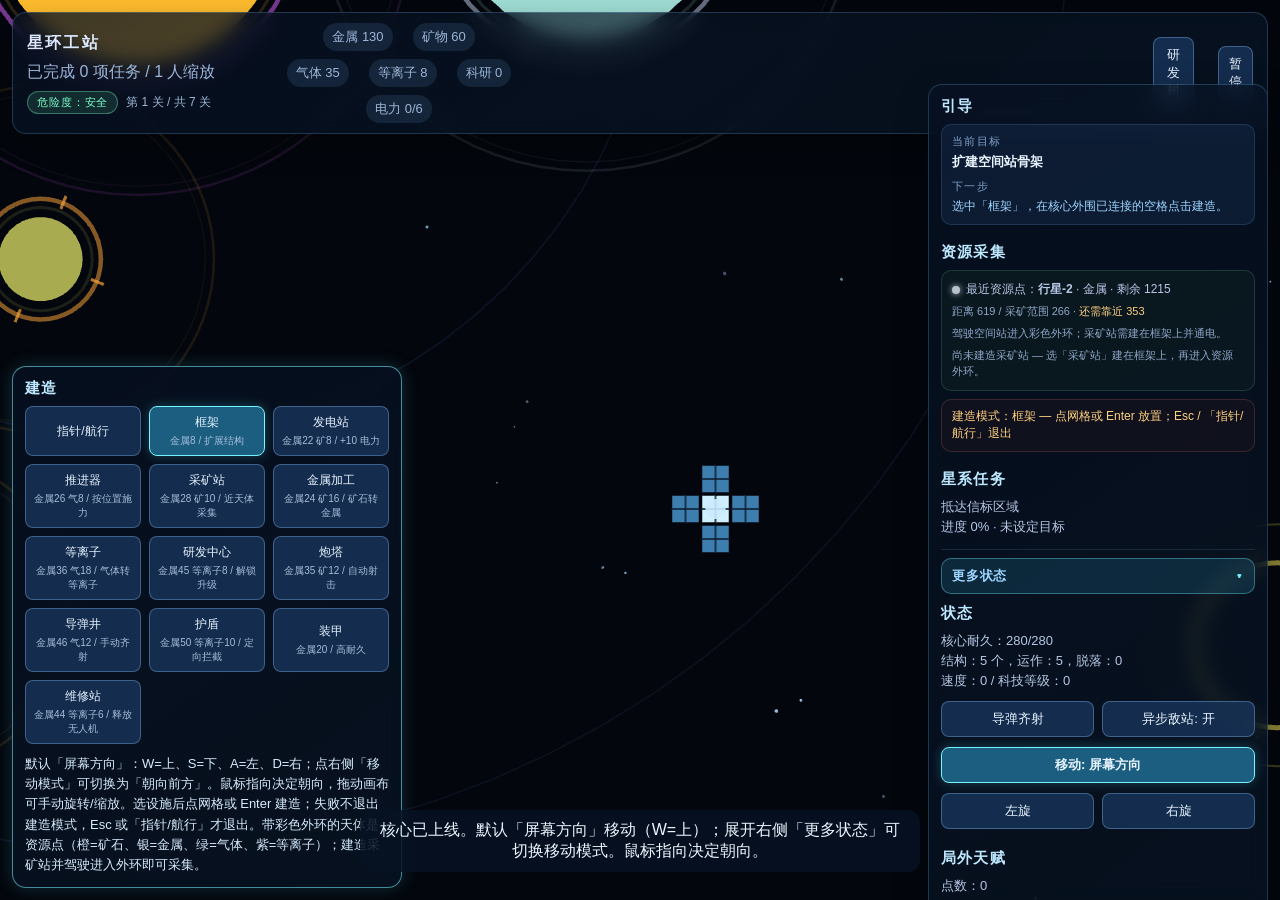
==== Game/index.html @ 0a317465 "v0.7.0 T3+T4 输入扩展 + HUD 装填指示器 Co-authored-by: Cursor <cursoragent@cursor.com>" ====
<!doctype html>
<html lang="zh-CN">
<head>
  <meta charset="utf-8">
  <meta name="viewport" content="width=device-width, initial-scale=1.0, maximum-scale=1.0, user-scalable=no">
  <title>星环工站 - WebGL Prototype</title>
  <link rel="icon" href="data:,">
  <link rel="stylesheet" href="style.css">
</head>
<body>
  <canvas id="game"></canvas>

  <div id="hud">
    <section class="panel topbar">
      <div class="run-header">
        <strong>星环工站</strong>
        <span id="runInfo">准备中</span>
        <span id="runDanger" class="run-pill danger-safe">危险度：安全</span>
        <span id="runProgress" class="run-progress">第 1 关 / 共 7 关</span>
      </div>
      <div id="resources"></div>
      <div id="weaponsRow" class="weapons-row"></div>
      <button id="pauseBtn" type="button">暂停</button>
    </section>

    <section class="panel build-panel">
      <h2>建造</h2>
      <div id="buildButtons" class="button-grid"></div>
      <div class="hint">
        默认「屏幕方向」：W=上、S=下、A=左、D=右；点右侧「移动模式」可切换为「朝向前方」。鼠标指向决定朝向，拖动画布可手动旋转/缩放。选设施后点网格或 Enter 建造；失败不退出建造模式，Esc 或「指针/航行」才退出。带彩色外环的天体是资源点（橙=矿石、银=金属、绿=气体、紫=等离子）；建造采矿站并驾驶进入外环即可采集。
      </div>
    </section>

    <section class="panel status-panel">
      <h2>引导</h2>
      <div id="guideBox" class="guide-box">
        <div class="guide-row"><span class="guide-label">当前目标</span><span id="currentGoal" class="guide-goal">加载中…</span></div>
        <div class="guide-row"><span class="guide-label">下一步</span><span id="nextStep" class="guide-next">加载中…</span></div>
      </div>
      <h2>资源采集</h2>
      <div id="resourceGuide" class="resource-guide" aria-live="polite"></div>
      <div id="statusAlerts" class="status-alerts" aria-live="polite"></div>
      <h2>星系任务</h2>
      <div id="objective"></div>
      <div id="objectiveChoicePanel" class="objective-choice-panel hidden" aria-live="polite">
        <div id="objectiveChoiceAwaiting">
          <p class="objective-choice-title">星系任务已完成</p>
          <p class="objective-choice-hint">请选择下一步行动</p>
          <div class="objective-choice-actions row">
            <button id="objectiveJumpBtn" type="button">跃迁下一星系</button>
            <button id="objectiveStayBtn" type="button">暂时停留</button>
          </div>
        </div>
        <div id="objectiveDeferredActions" class="objective-deferred-actions hidden">
          <p class="objective-choice-hint good">任务已完成，可随时跃迁</p>
          <button id="objectiveJumpDeferredBtn" type="button">跃迁下一星系</button>
        </div>
      </div>
      <div id="runSettlementPanel" class="objective-choice-panel run-settlement-panel hidden" aria-live="polite">
        <p class="objective-choice-title">本局结算</p>
        <p class="objective-choice-hint">守护者已击毁，是否开始新局？</p>
        <div id="runSettlementStats" class="run-settlement-stats"></div>
        <div class="objective-choice-actions row">
          <button id="summaryRestartBtn" type="button">开始新局</button>
          <button id="summaryStayBtn" type="button">留在终结星系自由游玩</button>
        </div>
      </div>

      <details id="moreStatusPanel" class="more-status">
        <summary class="more-status-summary">更多状态</summary>
        <div class="more-status-body">
          <h2>状态</h2>
          <div id="stationStatus">
            <div id="stationData"></div>
            <div id="selectedCellPanel" class="selected-panel hidden">
              <div id="selectedCellInfo"></div>
              <div class="row">
                <button id="toggleSelectedBtn" type="button">开关设施</button>
                <button id="prioritySelectedBtn" type="button">优先级+10</button>
              </div>
            </div>
          </div>
          <div class="row">
            <button id="missileBtn" type="button">导弹齐射</button>
            <button id="toggleAsyncBtn" type="button">异步敌站: 开</button>
          </div>
          <div class="row">
            <button id="toggleControlModeBtn" type="button" data-mode="screen">移动: 屏幕方向</button>
          </div>
          <div class="row">
            <button id="rotateLeftBtn" type="button">左旋</button>
            <button id="rotateRightBtn" type="button">右旋</button>
          </div>
          <div class="row">
            <button id="quickRestartBtn" class="hidden danger-restart-btn" type="button">再次开始新局</button>
          </div>
          <h2>局外天赋</h2>
          <div id="meta">
            <div id="metaStats"></div>
            <div class="meta-actions">
              <button id="talentMiningBtn" type="button">采集升级 1点</button>
              <button id="talentHullBtn" type="button">结构升级 1点</button>
              <button id="talentWeaponsBtn" type="button">武器升级 1点</button>
              <button id="unlockCoreBtn" type="button">改造: 高效核心 3点</button>
              <button id="unlockWeaponFrameBtn" type="button">解锁: 武器框架 3点</button>
              <button id="playersBtn" type="button">联机人数缩放</button>
            </div>
          </div>
        </div>
      </details>
    </section>

    <section id="toast" class="toast"></section>
  </div>

  <script src="game.js"></script>
</body>
</html>
---- Game/style.css ----
* {
  box-sizing: border-box;
}

html,
body {
  height: 100%;
  margin: 0;
  overflow: hidden;
  background: #050812;
  color: #dce8ff;
  font-family: "Segoe UI", "Microsoft YaHei", Arial, sans-serif;
}

button {
  border: 1px solid rgba(143, 201, 255, 0.35);
  border-radius: 8px;
  background: rgba(26, 55, 94, 0.76);
  color: #e8f4ff;
  padding: 8px 10px;
  cursor: pointer;
  transition: 120ms ease;
}

button:hover,
button.active {
  border-color: #75f5ff;
  background: rgba(32, 108, 145, 0.86);
  box-shadow: 0 0 12px rgba(91, 224, 255, 0.25);
}

button:disabled {
  cursor: not-allowed;
  opacity: 0.48;
}

#game {
  position: fixed;
  inset: 0;
  width: 100vw;
  height: 100vh;
  display: block;
  touch-action: none;
}

#hud {
  position: fixed;
  inset: 0;
  pointer-events: none;
}

.panel {
  pointer-events: auto;
  position: absolute;
  border: 1px solid rgba(118, 194, 255, 0.22);
  border-radius: 14px;
  background: linear-gradient(145deg, rgba(7, 17, 34, 0.78), rgba(10, 28, 48, 0.52));
  box-shadow: 0 10px 32px rgba(0, 0, 0, 0.26);
  backdrop-filter: blur(10px);
}

.topbar {
  top: 12px;
  left: 12px;
  right: 12px;
  min-height: 58px;
  display: flex;
  align-items: center;
  justify-content: space-between;
  gap: 16px;
  padding: 10px 14px;
}

.topbar strong {
  letter-spacing: 0.14em;
}

.topbar span {
  margin-left: 12px;
  color: #9db6d8;
}

.run-header {
  display: flex;
  align-items: center;
  flex-wrap: wrap;
  gap: 8px;
}

.run-header #runInfo {
  margin-left: 0;
}

.run-pill {
  margin-left: 0 !important;
  display: inline-flex;
  align-items: center;
  padding: 3px 9px;
  border-radius: 999px;
  border: 1px solid transparent;
  font-size: 11px;
  letter-spacing: 0.08em;
}

.run-progress {
  margin-left: 0 !important;
  color: #b6d8ff;
  font-size: 12px;
}

.danger-safe {
  color: #7effca !important;
  border-color: rgba(126, 255, 202, 0.35);
  background: rgba(58, 133, 106, 0.25);
}

.danger-alert {
  color: #ffe598 !important;
  border-color: rgba(255, 229, 152, 0.35);
  background: rgba(131, 111, 52, 0.24);
}

.danger-high {
  color: #ffbc8f !important;
  border-color: rgba(255, 188, 143, 0.35);
  background: rgba(136, 72, 44, 0.25);
}

.danger-deadly {
  color: #ff8f8f !important;
  border-color: rgba(255, 143, 143, 0.35);
  background: rgba(123, 41, 41, 0.25);
}

.danger-endgame {
  color: #ff84cb !important;
  border-color: rgba(255, 132, 203, 0.35);
  background: rgba(93, 35, 78, 0.28);
}

#resources {
  display: flex;
  flex-wrap: wrap;
  justify-content: center;
  gap: 8px;
  font-size: 13px;
}

#resources span {
  border-radius: 999px;
  background: rgba(125, 185, 255, 0.12);
  padding: 5px 9px;
}

.weapons-row {
  flex-basis: 100%;
  font-size: 12px;
  color: #ccd;
  letter-spacing: 1px;
  pointer-events: none;
}

.weapons-row .hint {
  color: #888;
  font-size: 11px;
  margin-left: 8px;
}

.weapons-row .salvo-current {
  color: #5cf;
  font-weight: bold;
}

.weapons-row .losblocked {
  color: #f80;
}

.reload-bar-container {
  position: relative;
  width: 100%;
  height: 14px;
  background: rgba(0, 0, 0, 0.4);
  border-radius: 2px;
  margin-top: 6px;
  overflow: hidden;
}

.reload-bar {
  height: 100%;
  transition: width 0.1s linear, background-color 0.2s;
}

.reload-bar.reload-low { background: #660000; }
.reload-bar.reload-mid { background: #ddaa33; }
.reload-bar.reload-high { background: #33cc33; }

.reload-bar.reload-ready {
  background: #5588ff;
  animation: reloadPulse 0.8s ease-in-out infinite alternate;
}

@keyframes reloadPulse {
  from { opacity: 0.7; }
  to { opacity: 1.0; }
}

.reload-label {
  position: absolute;
  left: 6px;
  top: 0;
  height: 100%;
  display: flex;
  align-items: center;
  font-size: 10px;
  color: white;
  text-shadow: 0 0 2px black;
}

.build-panel {
  left: 12px;
  bottom: 12px;
  width: min(390px, calc(100vw - 24px));
  padding: 12px;
}

.status-panel {
  top: 84px;
  right: 12px;
  width: min(340px, calc(100vw - 24px));
  padding: 12px;
  display: flex;
  flex-direction: column;
  gap: 0;
}

.status-panel > h2:not(:first-child) {
  margin-top: 10px;
}

.status-panel > #objective {
  margin-bottom: 2px;
}

.objective-choice-panel {
  margin: 8px 0 4px;
  padding: 10px 12px;
  border-radius: 10px;
  background: rgba(42, 88, 140, 0.28);
  border: 1px solid rgba(117, 245, 255, 0.35);
  box-shadow: 0 0 16px rgba(91, 224, 255, 0.12);
}

.objective-choice-title {
  margin: 0 0 4px;
  color: #eaf4ff;
  font-size: 13px;
  font-weight: 600;
}

.objective-choice-hint {
  margin: 0 0 8px;
  color: #9ed4ff;
  font-size: 12px;
  line-height: 1.45;
}

.objective-choice-actions button,
.objective-deferred-actions button {
  flex: 1 1 0;
  min-height: 38px;
  font-size: 12px;
}

#objectiveJumpBtn,
#objectiveJumpDeferredBtn {
  border-color: rgba(117, 245, 255, 0.55);
  background: rgba(32, 108, 145, 0.92);
}

#objectiveStayBtn {
  border-color: rgba(143, 201, 255, 0.28);
  background: rgba(20, 42, 72, 0.82);
}

.objective-deferred-actions {
  display: flex;
  flex-direction: column;
  gap: 8px;
}

.run-settlement-panel {
  border-color: rgba(255, 138, 128, 0.45);
  background: rgba(76, 22, 30, 0.38);
  box-shadow: 0 0 22px rgba(255, 96, 96, 0.14);
}

.run-settlement-stats {
  display: flex;
  flex-direction: column;
  gap: 4px;
  font-size: 12px;
  color: #ffd5cd;
  margin: 8px 0 10px;
}

#summaryRestartBtn,
.danger-restart-btn {
  border-color: rgba(255, 118, 118, 0.55);
  background: rgba(143, 45, 45, 0.88);
}

#summaryStayBtn {
  border-color: rgba(255, 183, 138, 0.4);
  background: rgba(96, 56, 35, 0.82);
}

.objective-deferred-actions.hidden {
  display: none;
}

.more-status {
  margin-top: 10px;
  border-top: 1px solid rgba(118, 194, 255, 0.14);
  padding-top: 8px;
}

.more-status-summary {
  cursor: pointer;
  list-style: none;
  display: flex;
  align-items: center;
  justify-content: space-between;
  gap: 8px;
  padding: 8px 10px;
  border-radius: 10px;
  background: rgba(48, 92, 150, 0.14);
  border: 1px solid rgba(118, 194, 255, 0.18);
  color: #9ed4ff;
  font-size: 13px;
  font-weight: 600;
  letter-spacing: 0.06em;
  user-select: none;
}

.more-status-summary::-webkit-details-marker {
  display: none;
}

.more-status-summary::marker {
  content: "";
}

.more-status-summary::after {
  content: "▸";
  flex-shrink: 0;
  color: #75f5ff;
  transition: transform 120ms ease;
}

.more-status[open] .more-status-summary {
  border-color: rgba(117, 245, 255, 0.35);
  background: rgba(32, 108, 145, 0.28);
}

.more-status[open] .more-status-summary::after {
  transform: rotate(90deg);
}

.more-status-body {
  padding-top: 6px;
}

.more-status-body > h2:first-child {
  margin-top: 4px;
}

h2 {
  margin: 0 0 8px;
  color: #bde8ff;
  font-size: 15px;
  font-weight: 600;
  letter-spacing: 0.08em;
}

.button-grid {
  display: grid;
  grid-template-columns: repeat(3, minmax(0, 1fr));
  gap: 8px;
}

.build-button {
  min-height: 48px;
  padding: 7px 6px;
  font-size: 12px;
}

.build-button small {
  display: block;
  margin-top: 3px;
  color: #a7bdd9;
  font-size: 10px;
}

.hint,
#stationStatus,
#objective,
#meta,
.guide-box,
.status-alerts,
.resource-guide {
  color: #b7c8e6;
  font-size: 13px;
  line-height: 1.55;
}

.guide-box {
  margin-bottom: 8px;
  padding: 8px 10px;
  border-radius: 10px;
  background: rgba(48, 92, 150, 0.18);
  border: 1px solid rgba(118, 194, 255, 0.16);
}

.guide-row {
  display: flex;
  flex-direction: column;
  gap: 2px;
  margin-bottom: 6px;
}

.guide-row:last-child {
  margin-bottom: 0;
}

.guide-label {
  font-size: 11px;
  letter-spacing: 0.12em;
  color: #7fa3cc;
  text-transform: uppercase;
}

.guide-goal {
  color: #eaf4ff;
  font-weight: 600;
}

.guide-next {
  color: #9ed4ff;
  font-size: 12px;
}

.resource-guide {
  margin-bottom: 8px;
  padding: 8px 10px;
  border-radius: 10px;
  background: rgba(28, 58, 42, 0.22);
  border: 1px solid rgba(117, 245, 180, 0.16);
}

.resource-line {
  font-size: 12px;
  line-height: 1.45;
  padding: 2px 0;
}

.resource-line + .resource-line {
  margin-top: 2px;
}

.resource-line.resource-meta {
  color: #8fa8c8;
  font-size: 11px;
}

.resource-line.resource-active {
  color: #8dffd2;
  font-weight: 600;
}

.resource-line.warn {
  color: #ffd080;
}

.resource-dot {
  display: inline-block;
  width: 8px;
  height: 8px;
  margin-right: 6px;
  border-radius: 50%;
  vertical-align: middle;
  box-shadow: 0 0 6px currentColor;
}

.resource-dot.resource-ore {
  background: #f29f38;
  color: #f29f38;
}

.resource-dot.resource-metal {
  background: #b8c0cc;
  color: #b8c0cc;
}

.resource-dot.resource-gas {
  background: #59e8b8;
  color: #59e8b8;
}

.resource-dot.resource-plasma {
  background: #d961ff;
  color: #d961ff;
}

.resource-dot.active {
  background: #55ffaa;
  color: #55ffaa;
  animation: resource-pulse 1.2s ease-in-out infinite;
}

@keyframes resource-pulse {
  0%,
  100% {
    opacity: 0.55;
    transform: scale(0.92);
  }

  50% {
    opacity: 1;
    transform: scale(1.08);
  }
}

.status-alerts:empty {
  display: none;
}

.status-alerts {
  margin-bottom: 8px;
  padding: 6px 10px;
  border-radius: 10px;
  background: rgba(80, 28, 28, 0.14);
  border: 1px solid rgba(255, 140, 120, 0.18);
}

.alert-item {
  font-size: 12px;
  line-height: 1.45;
  padding: 2px 0;
}

.alert-item + .alert-item {
  border-top: 1px solid rgba(255, 255, 255, 0.06);
  margin-top: 4px;
  padding-top: 6px;
}

.alert-warn {
  color: #ffd080;
}

.alert-danger {
  color: #ff9a9a;
}

.alert-good {
  color: #8dffd2;
}

.alert-fragment {
  color: #9ed4ff;
}

.alert-fragment-enemy {
  color: #ffd36a;
}

.alert-fragment-warn {
  color: #ffb86a;
  font-weight: 600;
}

.alert-wreck {
  color: #7eb8d8;
}

.alert-escort {
  color: #7ee8d0;
}

.alert-escort-critical {
  color: #ff8a8a;
  animation: escort-blink 1.5s step-start infinite;
}

.alert-escort-fail {
  color: #ff9a9a;
  font-weight: 600;
}

.hud-alert {
  position: fixed;
  top: 20%;
  left: 50%;
  transform: translateX(-50%);
  background: rgba(180, 30, 30, 0.85);
  color: white;
  padding: 16px 32px;
  border-radius: 8px;
  font-size: 24px;
  font-weight: bold;
  letter-spacing: 2px;
  z-index: 1000;
  pointer-events: none;
  animation: hudAlertFlash 0.5s ease-in-out infinite alternate;
}

.hud-alert.success {
  background: rgba(40, 180, 80, 0.85);
  animation: none;
}

@keyframes hudAlertFlash {
  from { opacity: 0.6; }
  to { opacity: 1.0; }
}

.alert-hostile-station {
  color: #ffff80;
  font-weight: 600;
}

@keyframes escort-blink {
  50% {
    opacity: 0.35;
  }
}

.alert-bridge-hint {
  color: #9ef5c8;
}

.power-low {
  background: rgba(255, 120, 90, 0.22);
}

.hidden {
  display: none;
}

.selected-panel {
  margin-top: 8px;
}

.cell-upgrade-panel {
  margin-top: 8px;
  padding-top: 8px;
  border-top: 1px solid rgba(117, 245, 255, 0.18);
}

.cell-upgrade-panel.hidden {
  display: none;
}

.upgrade-status {
  font-size: 12px;
  color: #b8d4ea;
  margin-bottom: 8px;
}

.upgrade-actions {
  display: flex;
  flex-direction: column;
  gap: 6px;
}

.upgrade-path-grid {
  display: grid;
  grid-template-columns: 1fr;
  gap: 6px;
}

.upgrade-path-btn,
.upgrade-tier-btn {
  display: flex;
  flex-direction: column;
  align-items: flex-start;
  text-align: left;
  min-height: 42px;
  font-size: 12px;
  line-height: 1.35;
}

.upgrade-path-btn small,
.upgrade-tier-btn small {
  font-size: 11px;
  opacity: 0.82;
  margin-top: 2px;
}

.upgrade-hint {
  margin-top: 6px;
  font-size: 11px;
}

.upgrade-hint.warn {
  color: #ffc878;
}

.cell-modification-panel {
  margin-top: 8px;
  padding-top: 8px;
  border-top: 1px solid rgba(255, 180, 90, 0.22);
}

.cell-modification-panel.hidden {
  display: none;
}

.modification-status {
  font-size: 12px;
  color: #b8d4ea;
  margin-bottom: 8px;
}

.modification-actions {
  display: flex;
  flex-direction: column;
  gap: 6px;
}

.modification-btn {
  display: flex;
  flex-direction: column;
  align-items: flex-start;
  text-align: left;
  min-height: 42px;
  font-size: 12px;
  line-height: 1.35;
}

.modification-btn small {
  font-size: 11px;
  opacity: 0.82;
  margin-top: 2px;
}

#researchTreeBtn {
  margin-right: 8px;
}

.research-tree-panel {
  position: fixed;
  inset: 0;
  z-index: 120;
  display: flex;
  align-items: center;
  justify-content: center;
}

.research-tree-panel.hidden {
  display: none;
}

.research-tree-backdrop {
  position: absolute;
  inset: 0;
  background: rgba(4, 10, 22, 0.72);
}

.research-tree-content {
  position: relative;
  z-index: 1;
  width: min(60vw, 520px);
  max-height: 70vh;
  overflow: auto;
  padding: 18px 20px;
  border-radius: 12px;
  border: 1px solid rgba(117, 245, 255, 0.28);
  background: rgba(8, 18, 36, 0.94);
  box-shadow: 0 12px 40px rgba(0, 0, 0, 0.45);
}

.research-tree-header {
  display: flex;
  align-items: center;
  justify-content: space-between;
  margin-bottom: 14px;
}

.research-tree-header h2 {
  margin: 0;
  font-size: 18px;
}

.research-tree-close {
  width: 32px;
  height: 32px;
  font-size: 22px;
  line-height: 1;
  padding: 0;
}

.research-tree-nodes {
  display: flex;
  flex-direction: column;
  gap: 12px;
}

.research-tree-node {
  padding: 12px;
  border-radius: 8px;
  border: 1px solid rgba(117, 245, 255, 0.16);
  background: rgba(255, 255, 255, 0.03);
}

.research-tree-node.active {
  border-color: rgba(90, 230, 140, 0.45);
}

.research-tree-node-title {
  font-weight: 600;
  margin-bottom: 4px;
}

.research-tree-node-desc {
  font-size: 12px;
  color: #b8d4ea;
  margin-bottom: 8px;
}

.research-tree-node-status.good {
  color: #7dffb0;
  font-size: 12px;
}

.research-tree-unlock-btn {
  width: 100%;
  min-height: 36px;
  font-size: 12px;
}

.meta-actions {
  display: grid;
  grid-template-columns: repeat(2, minmax(0, 1fr));
  gap: 8px;
  margin-top: 8px;
}

.meta-actions button {
  min-height: 38px;
  font-size: 12px;
}

.hint {
  margin-top: 10px;
}

.build-panel.build-mode-active {
  border-color: rgba(117, 245, 255, 0.55);
  box-shadow: 0 0 18px rgba(91, 224, 255, 0.18);
}

.build-panel.build-mode-active .hint {
  color: #d8ecff;
}

#toggleControlModeBtn {
  width: 100%;
  font-weight: 600;
}

#toggleControlModeBtn[data-mode="heading"] {
  border-color: rgba(255, 196, 120, 0.55);
  background: rgba(94, 62, 24, 0.72);
}

#toggleControlModeBtn[data-mode="screen"].active {
  border-color: #75f5ff;
}

.row {
  display: flex;
  gap: 8px;
  margin: 10px 0;
}

.row button {
  flex: 1;
}

.danger-restart-btn {
  width: 100%;
}

.toast {
  position: absolute;
  left: 50%;
  bottom: 28px;
  transform: translateX(-50%);
  min-width: 220px;
  max-width: min(560px, calc(100vw - 24px));
  border-radius: 12px;
  background: rgba(7, 18, 36, 0.86);
  color: #eaf7ff;
  padding: 10px 14px;
  text-align: center;
  opacity: 0;
  transition: 180ms ease;
}

.toast.show {
  opacity: 1;
}

.danger {
  color: #ff9a9a;
}

.good {
  color: #8dffd2;
}

.warn {
  color: #ffd080;
}

@media (max-width: 760px) {
  .topbar {
    align-items: flex-start;
    flex-direction: column;
    gap: 8px;
  }

  .run-header {
    width: 100%;
  }

  .run-pill,
  .run-progress {
    font-size: 10px;
  }

  .status-panel {
    top: 136px;
    right: 8px;
    width: min(240px, calc(100vw - 16px));
    max-height: min(42vh, calc(100vh - 168px));
    overflow-y: auto;
    overflow-x: hidden;
    font-size: 12px;
    -webkit-overflow-scrolling: touch;
  }

  .status-panel > h2 {
    font-size: 13px;
    margin-bottom: 6px;
  }

  .status-panel > h2:not(:first-child) {
    margin-top: 8px;
  }

  .more-status {
    margin-top: 8px;
    padding-top: 6px;
  }

  .more-status-summary {
    font-size: 12px;
    padding: 7px 9px;
  }

  .more-status-body {
    max-height: min(32vh, calc(100vh - 320px));
    overflow-y: auto;
    overflow-x: hidden;
    padding-right: 2px;
    -webkit-overflow-scrolling: touch;
  }

  .more-status-body .row {
    margin: 8px 0;
  }

  .more-status-body .meta-actions {
    grid-template-columns: 1fr;
  }

  .guide-box,
  .status-alerts,
  .resource-guide {
    font-size: 11px;
  }

  .build-panel .hint {
    font-size: 11px;
    line-height: 1.4;
  }

  .build-panel {
    left: 8px;
    right: 8px;
    bottom: 8px;
    width: auto;
  }

  .button-grid {
    grid-template-columns: repeat(4, minmax(0, 1fr));
  }

  .build-button {
    min-height: 42px;
    font-size: 11px;
  }
}
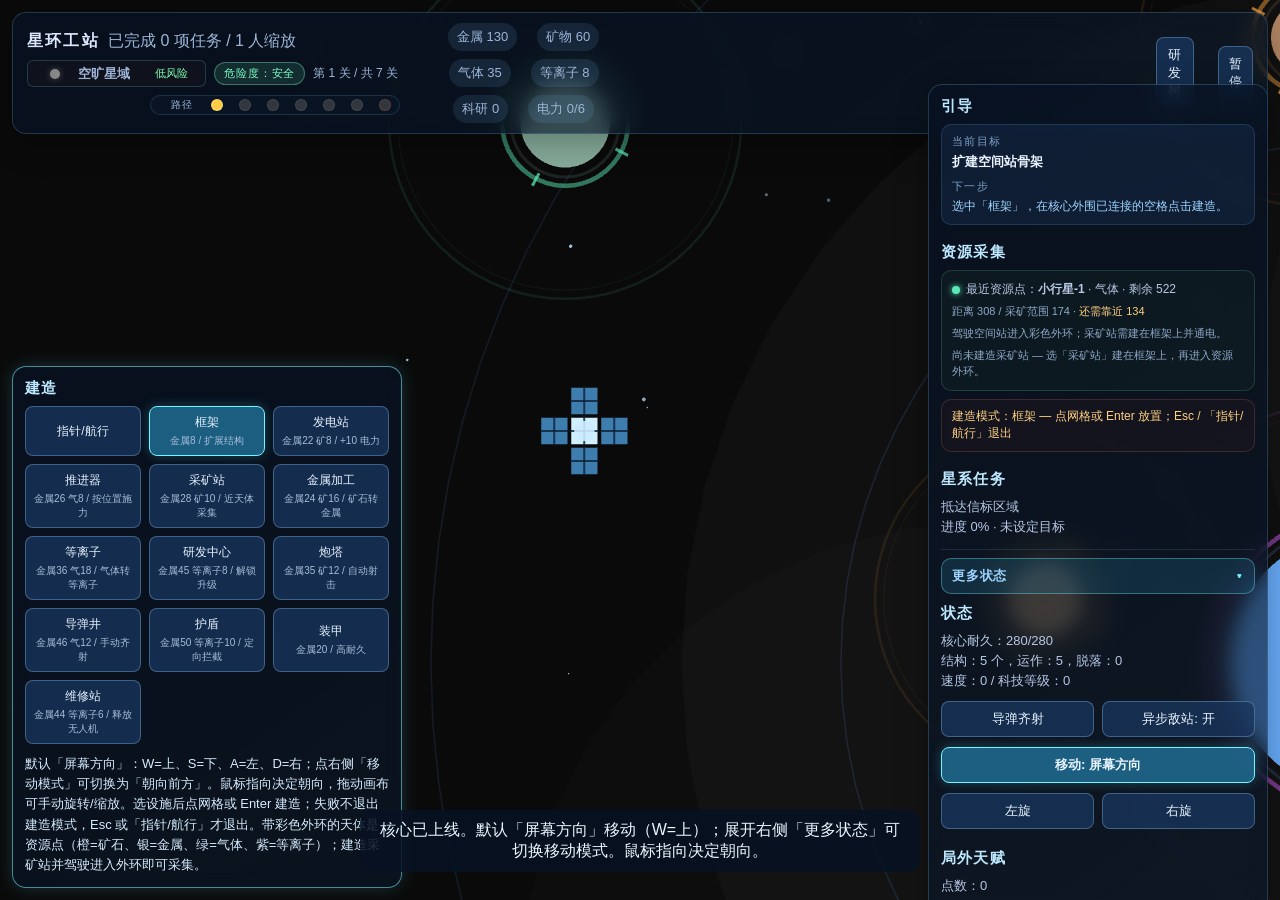
==== commit 50461e46: "完成 v0.9.0 T5 星系跃迁 UI 与路径 HUD Co-authored-by: Cursor <cursoragent@cursor.com>" ====
--- a/Game/index.html
+++ b/Game/index.html
@@ -15,8 +15,13 @@
       <div class="run-header">
         <strong>星环工站</strong>
         <span id="runInfo">准备中</span>
+        <div id="currentGalaxyInfoEl" class="hud-galaxy-info" aria-live="polite"></div>
         <span id="runDanger" class="run-pill danger-safe">危险度：安全</span>
         <span id="runProgress" class="run-progress">第 1 关 / 共 7 关</span>
+        <div id="galaxyPathEl" class="hud-galaxy-path" aria-label="星系路径">
+          <span class="hud-galaxy-path-label">路径</span>
+          <div class="hud-galaxy-path-dots"></div>
+        </div>
       </div>
       <div id="resources"></div>
       <div id="weaponsRow" class="weapons-row"></div>
@@ -54,6 +59,17 @@
         <div id="objectiveDeferredActions" class="objective-deferred-actions hidden">
           <p class="objective-choice-hint good">任务已完成，可随时跃迁</p>
           <button id="objectiveJumpDeferredBtn" type="button">跃迁下一星系</button>
+        </div>
+      </div>
+      <div id="galaxyMapPanel" class="galaxy-map-panel hidden" role="dialog" aria-modal="true" aria-labelledby="galaxyMapTitle">
+        <div class="galaxy-map-overlay"></div>
+        <div class="galaxy-map-content">
+          <h2 id="galaxyMapTitle">选择跃迁目的地</h2>
+          <p class="galaxy-map-subtitle">扫描数据已就绪，请选择下一跳目的地。按 Esc 可暂时停留。</p>
+          <div class="galaxy-map-cards"></div>
+          <div class="galaxy-map-footer">
+            <button type="button" class="galaxy-map-cancel-btn">暂时停留（Esc）</button>
+          </div>
         </div>
       </div>
       <div id="runSettlementPanel" class="objective-choice-panel run-settlement-panel hidden" aria-live="polite">
--- a/Game/style.css
+++ b/Game/style.css
@@ -106,6 +106,342 @@
   margin-left: 0 !important;
   color: #b6d8ff;
   font-size: 12px;
+}
+
+.hud-galaxy-info {
+  display: inline-flex;
+  align-items: center;
+  gap: 6px;
+  margin-left: 0 !important;
+  padding: 3px 10px;
+  border-radius: 6px;
+  background: rgba(20, 20, 30, 0.7);
+  border: 1px solid rgba(117, 245, 255, 0.18);
+  font-size: 12px;
+  color: #e0e0e0;
+  transition: opacity 200ms ease;
+}
+
+.hud-galaxy-info.fade-out {
+  opacity: 0;
+}
+
+.galaxy-info-icon {
+  width: 10px;
+  height: 10px;
+  border-radius: 50%;
+  flex-shrink: 0;
+  box-shadow: 0 0 6px rgba(255, 255, 255, 0.25);
+}
+
+.galaxy-info-name {
+  font-size: 13px;
+  font-weight: 600;
+  color: #eaf4ff;
+}
+
+.galaxy-info-risk {
+  font-size: 11px;
+  padding: 1px 6px;
+  border-radius: 999px;
+  border: 1px solid transparent;
+}
+
+.hud-galaxy-path {
+  display: inline-flex;
+  align-items: center;
+  gap: 6px;
+  margin-left: auto !important;
+  padding: 2px 8px;
+  border-radius: 999px;
+  background: rgba(12, 24, 42, 0.55);
+  border: 1px solid rgba(118, 194, 255, 0.16);
+}
+
+.hud-galaxy-path-label {
+  font-size: 10px;
+  letter-spacing: 0.08em;
+  color: #8eb8dc;
+  white-space: nowrap;
+}
+
+.hud-galaxy-path-dots {
+  display: inline-flex;
+  align-items: center;
+  gap: 4px;
+}
+
+.path-dot {
+  width: 12px;
+  height: 12px;
+  border-radius: 50%;
+  border: 1px solid rgba(255, 255, 255, 0.18);
+  flex-shrink: 0;
+  cursor: default;
+  transition: transform 150ms ease, box-shadow 150ms ease;
+}
+
+.path-dot:hover {
+  transform: scale(1.15);
+  box-shadow: 0 0 8px rgba(255, 255, 255, 0.35);
+}
+
+.path-dot.future {
+  background-color: #555555 !important;
+  opacity: 0.55;
+}
+
+.path-dot.visited {
+  opacity: 0.92;
+  box-shadow: 0 0 4px rgba(94, 196, 96, 0.35);
+}
+
+.path-dot.current {
+  background-color: #ffcc44 !important;
+  border-color: rgba(255, 220, 120, 0.85);
+  animation: pathDotPulse 0.8s ease-in-out infinite;
+}
+
+.path-dot.endgame.future {
+  border-color: rgba(255, 120, 80, 0.45);
+}
+
+@keyframes pathDotPulse {
+  0%, 100% {
+    transform: scale(1);
+    box-shadow: 0 0 4px rgba(255, 204, 68, 0.4);
+  }
+  50% {
+    transform: scale(1.18);
+    box-shadow: 0 0 10px rgba(255, 204, 68, 0.75);
+  }
+}
+
+.galaxy-map-panel {
+  position: fixed;
+  inset: 0;
+  z-index: 130;
+  display: flex;
+  align-items: center;
+  justify-content: center;
+  pointer-events: auto;
+  animation: galaxyMapFadeIn 250ms ease;
+}
+
+.galaxy-map-panel.hidden {
+  display: none;
+}
+
+.galaxy-map-panel.closing {
+  animation: galaxyMapFadeOut 200ms ease forwards;
+}
+
+@keyframes galaxyMapFadeIn {
+  from { opacity: 0; }
+  to { opacity: 1; }
+}
+
+@keyframes galaxyMapFadeOut {
+  from { opacity: 1; }
+  to { opacity: 0; }
+}
+
+.galaxy-map-overlay {
+  position: absolute;
+  inset: 0;
+  background: rgba(0, 0, 0, 0.7);
+}
+
+.galaxy-map-content {
+  position: relative;
+  z-index: 1;
+  width: min(96vw, 980px);
+  max-height: 92vh;
+  overflow: auto;
+  padding: 22px 24px 18px;
+  border-radius: 12px;
+  border: 1px solid rgba(117, 245, 255, 0.28);
+  background: rgba(8, 18, 36, 0.94);
+  box-shadow: 0 12px 40px rgba(0, 0, 0, 0.45);
+}
+
+.galaxy-map-content h2 {
+  margin: 0 0 6px;
+  font-size: 22px;
+  color: #eaf4ff;
+  text-align: center;
+}
+
+.galaxy-map-subtitle {
+  margin: 0 0 16px;
+  text-align: center;
+  color: #9ed4ff;
+  font-size: 13px;
+  line-height: 1.45;
+}
+
+.galaxy-map-cards {
+  display: flex;
+  flex-direction: row;
+  flex-wrap: wrap;
+  justify-content: center;
+  gap: 18px;
+  margin-bottom: 16px;
+}
+
+.galaxy-map-card {
+  display: flex;
+  flex-direction: column;
+  align-items: flex-start;
+  width: min(100%, 280px);
+  min-height: 320px;
+  max-height: 380px;
+  padding: 16px 14px 14px;
+  border-radius: 8px;
+  border: 2px solid rgba(117, 245, 255, 0.22);
+  background: rgba(20, 20, 30, 0.95);
+  color: #e0e0e0;
+  text-align: left;
+  box-shadow: 0 4px 12px rgba(0, 0, 0, 0.3);
+  transition: transform 150ms ease, box-shadow 150ms ease, border-color 150ms ease;
+}
+
+.galaxy-map-card:hover,
+.galaxy-map-card:focus-visible {
+  transform: scale(1.05);
+  box-shadow: 0 8px 24px rgba(0, 0, 0, 0.5);
+  border-color: rgba(117, 245, 255, 0.55);
+  outline: none;
+}
+
+.galaxy-map-card:active {
+  transform: scale(1.02);
+}
+
+.galaxy-map-card.galaxy-trade-hub:hover,
+.galaxy-map-card.galaxy-trade-hub:focus-visible {
+  border-color: rgba(94, 168, 255, 0.75);
+}
+
+.galaxy-map-card.galaxy-pirate-territory:hover,
+.galaxy-map-card.galaxy-pirate-territory:focus-visible {
+  border-color: rgba(204, 56, 56, 0.75);
+}
+
+.galaxy-map-card.galaxy-mining-belt:hover,
+.galaxy-map-card.galaxy-mining-belt:focus-visible {
+  border-color: rgba(184, 138, 74, 0.75);
+}
+
+.galaxy-map-card.galaxy-mystery-zone:hover,
+.galaxy-map-card.galaxy-mystery-zone:focus-visible {
+  border-color: rgba(143, 69, 173, 0.75);
+}
+
+.galaxy-map-card.galaxy-war-front:hover,
+.galaxy-map-card.galaxy-war-front:focus-visible {
+  border-color: rgba(204, 69, 33, 0.75);
+}
+
+.galaxy-map-card.galaxy-tech-ruin:hover,
+.galaxy-map-card.galaxy-tech-ruin:focus-visible {
+  border-color: rgba(61, 168, 135, 0.75);
+}
+
+.galaxy-map-card.galaxy-empty-void:hover,
+.galaxy-map-card.galaxy-empty-void:focus-visible {
+  border-color: rgba(135, 135, 135, 0.75);
+}
+
+.galaxy-map-card-icon {
+  width: 28px;
+  height: 28px;
+  border-radius: 50%;
+  margin-bottom: 10px;
+  box-shadow: 0 0 10px rgba(255, 255, 255, 0.2);
+}
+
+.galaxy-map-card-name {
+  margin: 0 0 8px;
+  font-size: 17px;
+  color: #f2f8ff;
+}
+
+.galaxy-map-card-risk {
+  display: inline-block;
+  margin-bottom: 10px;
+  padding: 2px 8px;
+  border-radius: 999px;
+  font-size: 12px;
+  font-weight: 600;
+  letter-spacing: 0.04em;
+}
+
+.galaxy-map-card-risk.risk-low {
+  color: #7dffb0;
+  background: rgba(58, 133, 106, 0.28);
+  border: 1px solid rgba(126, 255, 202, 0.35);
+}
+
+.galaxy-map-card-risk.risk-mid {
+  color: #ffe598;
+  background: rgba(131, 111, 52, 0.28);
+  border: 1px solid rgba(255, 229, 152, 0.35);
+}
+
+.galaxy-map-card-risk.risk-high {
+  color: #ffbc8f;
+  background: rgba(136, 72, 44, 0.28);
+  border: 1px solid rgba(255, 188, 143, 0.35);
+}
+
+.galaxy-map-card-risk.risk-extreme {
+  color: #ff8a8a;
+  background: rgba(120, 32, 32, 0.32);
+  border: 1px solid rgba(255, 118, 118, 0.45);
+}
+
+.galaxy-info-risk.risk-low { color: #7dffb0; }
+.galaxy-info-risk.risk-mid { color: #ffe598; }
+.galaxy-info-risk.risk-high { color: #ffbc8f; }
+.galaxy-info-risk.risk-extreme { color: #ff8a8a; }
+
+.galaxy-map-card-description {
+  margin: 0 0 10px;
+  font-size: 12px;
+  line-height: 1.5;
+  color: #b8d4ea;
+  flex: 1 1 auto;
+}
+
+.galaxy-map-card-mods {
+  margin: 0;
+  padding: 0 0 0 16px;
+  font-size: 12px;
+  line-height: 1.45;
+  color: #9ec8e8;
+}
+
+.galaxy-map-card-mods li {
+  margin-bottom: 3px;
+}
+
+.galaxy-map-footer {
+  display: flex;
+  justify-content: center;
+}
+
+.galaxy-map-cancel-btn {
+  min-width: 180px;
+  min-height: 40px;
+  border-color: rgba(143, 201, 255, 0.35);
+  background: rgba(20, 42, 72, 0.88);
+}
+
+.galaxy-map-cancel-btn:hover,
+.galaxy-map-cancel-btn:focus-visible {
+  border-color: rgba(117, 245, 255, 0.55);
+  background: rgba(32, 72, 110, 0.92);
 }
 
 .danger-safe {
@@ -566,12 +902,48 @@
   color: #8dffd2;
 }
 
+.alert-encounter-trader {
+  border-left: 3px solid #5ec460;
+  color: #5ec460;
+}
+
+.alert-encounter-distress {
+  border-left: 3px solid #ff8855;
+  color: #ff8855;
+}
+
+.alert-encounter-ambush {
+  border-left: 3px solid #ff4444;
+  color: #ff4444;
+  background: rgba(255, 68, 68, 0.1);
+}
+
+.alert-encounter-derelict {
+  border-left: 3px solid #bb88ff;
+  color: #bb88ff;
+}
+
+.alert-encounter-signal {
+  border-left: 3px solid #ffcc44;
+  color: #ffcc44;
+}
+
 .alert-fragment {
   color: #9ed4ff;
 }
 
 .alert-fragment-enemy {
   color: #ffd36a;
+}
+
+.alert-fragment-derelict {
+  border-left: 3px solid #bb88ff;
+  color: #bb88ff;
+}
+
+.alert-fragment-signal {
+  border-left: 3px solid #ffcc44;
+  color: #ffcc44;
 }
 
 .alert-fragment-warn {
@@ -619,9 +991,35 @@
   animation: none;
 }
 
+.hud-alert.alert-encounter-trader {
+  color: #5ec460;
+}
+
+.hud-alert.alert-encounter-distress {
+  color: #ff8855;
+}
+
+.hud-alert.alert-encounter-ambush {
+  color: #ff4444;
+  animation: alertFlash 0.4s linear infinite;
+}
+
+.hud-alert.alert-encounter-derelict {
+  color: #bb88ff;
+}
+
+.hud-alert.alert-encounter-signal {
+  color: #ffcc44;
+}
+
 @keyframes hudAlertFlash {
   from { opacity: 0.6; }
   to { opacity: 1.0; }
+}
+
+@keyframes alertFlash {
+  0%, 100% { opacity: 1; }
+  50% { opacity: 0.6; }
 }
 
 .alert-hostile-station {
@@ -1012,4 +1410,30 @@
     min-height: 42px;
     font-size: 11px;
   }
-}
+
+  .hud-galaxy-path {
+    margin-left: 0 !important;
+    order: 10;
+    width: 100%;
+    justify-content: center;
+  }
+
+  .hud-galaxy-path-dots {
+    gap: 3px;
+  }
+
+  .path-dot {
+    width: 10px;
+    height: 10px;
+  }
+
+  .hud-galaxy-info {
+    width: 100%;
+    justify-content: center;
+  }
+
+  .galaxy-map-card {
+    width: min(100%, 240px);
+    min-height: 280px;
+  }
+}
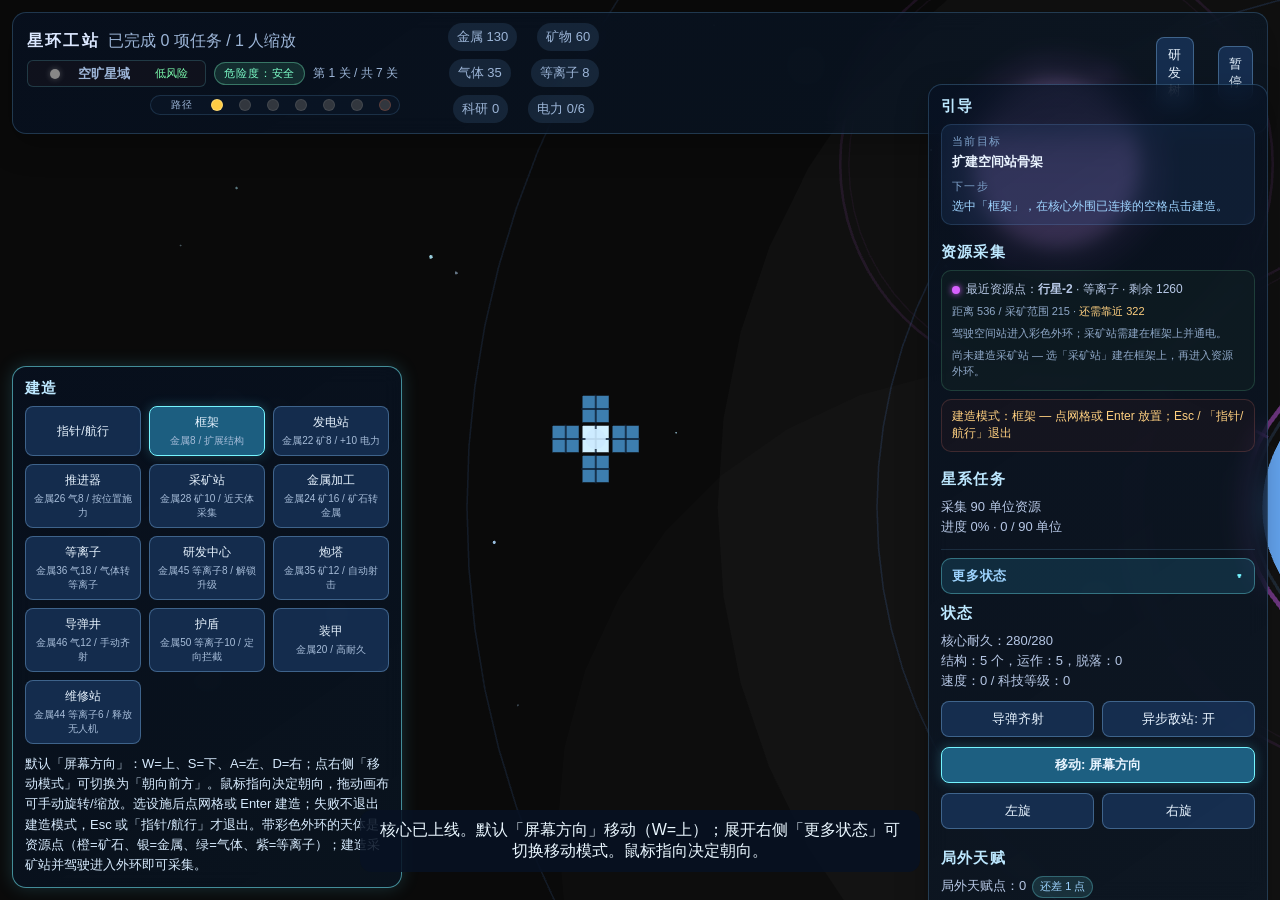
==== commit 30516146: "完成 v0.10 T2 Meta UI 面板与购买逻辑可视化 Co-authored-by: Cursor <cursoragent@cursor.com>" ====
--- a/Game/index.html
+++ b/Game/index.html
@@ -113,12 +113,8 @@
           <h2>局外天赋</h2>
           <div id="meta">
             <div id="metaStats"></div>
-            <div class="meta-actions">
-              <button id="talentMiningBtn" type="button">采集升级 1点</button>
-              <button id="talentHullBtn" type="button">结构升级 1点</button>
-              <button id="talentWeaponsBtn" type="button">武器升级 1点</button>
-              <button id="unlockCoreBtn" type="button">改造: 高效核心 3点</button>
-              <button id="unlockWeaponFrameBtn" type="button">解锁: 武器框架 3点</button>
+            <button id="metaPanelToggle" type="button" class="meta-panel-toggle">打开局外天赋面板</button>
+            <div class="row meta-side-actions">
               <button id="playersBtn" type="button">联机人数缩放</button>
             </div>
           </div>
--- a/Game/style.css
+++ b/Game/style.css
@@ -316,6 +316,24 @@
 
 .galaxy-map-card:active {
   transform: scale(1.02);
+}
+
+.galaxy-map-cards.disabled,
+.galaxy-map-card.disabled,
+.galaxy-map-card:disabled {
+  pointer-events: none;
+  opacity: 0.55;
+  cursor: not-allowed;
+  transform: none;
+}
+
+.galaxy-map-card.disabled:hover,
+.galaxy-map-card.disabled:focus-visible,
+.galaxy-map-card:disabled:hover,
+.galaxy-map-card:disabled:focus-visible {
+  transform: none;
+  box-shadow: 0 4px 12px rgba(0, 0, 0, 0.3);
+  border-color: rgba(117, 245, 255, 0.22);
 }
 
 .galaxy-map-card.galaxy-trade-hub:hover,
@@ -1237,16 +1255,345 @@
   font-size: 12px;
 }
 
-.meta-actions {
+.meta-panel-toggle {
+  width: 100%;
+  min-height: 40px;
+  margin-top: 8px;
+  font-size: 13px;
+  font-weight: 600;
+}
+
+.meta-side-actions {
+  margin-top: 8px;
+}
+
+.meta-entry-badge {
+  display: inline-block;
+  margin-left: 6px;
+  padding: 1px 7px;
+  border-radius: 999px;
+  font-size: 11px;
+  vertical-align: middle;
+}
+
+.meta-entry-badge.available {
+  color: #ffe08a;
+  background: rgba(255, 196, 64, 0.18);
+  border: 1px solid rgba(255, 196, 64, 0.35);
+}
+
+.meta-entry-badge.deficit {
+  color: #9ed4ff;
+  background: rgba(117, 245, 255, 0.12);
+  border: 1px solid rgba(117, 245, 255, 0.28);
+}
+
+.meta-entry-badge.maxed {
+  color: #8dffd2;
+  background: rgba(117, 245, 180, 0.12);
+  border: 1px solid rgba(117, 245, 180, 0.28);
+}
+
+.meta-panel {
+  position: fixed;
+  inset: 0;
+  z-index: 130;
+  pointer-events: none;
+}
+
+.meta-panel.hidden {
+  display: none;
+}
+
+.meta-panel.is-open {
+  pointer-events: auto;
+}
+
+.meta-panel-backdrop {
+  position: absolute;
+  inset: 0;
+  background: rgba(4, 10, 22, 0.55);
+  opacity: 0;
+  transition: opacity 180ms ease;
+}
+
+.meta-panel.is-open .meta-panel-backdrop {
+  opacity: 1;
+}
+
+.meta-panel-drawer {
+  position: absolute;
+  top: 56px;
+  right: 0;
+  bottom: 0;
+  width: min(760px, calc(100vw - 320px));
+  max-width: 100%;
+  display: flex;
+  flex-direction: column;
+  border-left: 1px solid rgba(117, 245, 255, 0.24);
+  background: rgba(8, 18, 36, 0.96);
+  box-shadow: -12px 0 40px rgba(0, 0, 0, 0.45);
+  transform: translateX(100%);
+  transition: transform 220ms ease;
+}
+
+.meta-panel.is-open .meta-panel-drawer {
+  transform: translateX(0);
+}
+
+.meta-panel__header {
+  display: flex;
+  align-items: flex-start;
+  justify-content: space-between;
+  gap: 12px;
+  padding: 16px 18px 10px;
+  border-bottom: 1px solid rgba(117, 245, 255, 0.14);
+}
+
+.meta-panel__header h2 {
+  margin: 0;
+  font-size: 18px;
+}
+
+.meta-panel__subtitle {
+  margin: 4px 0 0;
+  font-size: 12px;
+  color: #8fa8c8;
+}
+
+.meta-panel-close {
+  width: 34px;
+  height: 34px;
+  font-size: 22px;
+  line-height: 1;
+  padding: 0;
+  flex: 0 0 auto;
+}
+
+.meta-panel__summary {
+  padding: 10px 18px;
+  border-bottom: 1px solid rgba(117, 245, 255, 0.1);
+  font-size: 13px;
+  line-height: 1.55;
+}
+
+.meta-panel__summary strong {
+  color: #ffe08a;
+  font-size: 16px;
+}
+
+.meta-panel__tabs {
+  display: flex;
+  gap: 6px;
+  padding: 10px 18px 0;
+}
+
+.meta-panel__tabs button {
+  flex: 1;
+  min-height: 36px;
+  font-size: 12px;
+}
+
+.meta-panel__tabs button.is-active {
+  border-color: rgba(117, 245, 255, 0.55);
+  background: rgba(48, 92, 150, 0.35);
+}
+
+.meta-panel__body {
+  flex: 1;
+  overflow: auto;
+  padding: 12px 18px 16px;
+}
+
+.meta-panel__footer {
+  padding: 10px 18px 14px;
+  border-top: 1px solid rgba(117, 245, 255, 0.1);
+  font-size: 11px;
+  color: #8fa8c8;
+  line-height: 1.45;
+}
+
+.meta-category-filters {
+  display: flex;
+  flex-wrap: wrap;
+  gap: 6px;
+  margin-bottom: 12px;
+}
+
+.meta-category-chip {
+  min-height: 32px;
+  padding: 4px 10px;
+  font-size: 12px;
+}
+
+.meta-category-chip.is-active {
+  border-color: rgba(117, 245, 255, 0.55);
+}
+
+.meta-category-chip.has-available::after {
+  content: "•";
+  margin-left: 4px;
+  color: #ffe08a;
+}
+
+.meta-talent-section {
+  margin-bottom: 16px;
+}
+
+.meta-talent-section__title {
+  margin: 0 0 8px;
+  font-size: 13px;
+  color: #9ed4ff;
+}
+
+.meta-talent-grid {
   display: grid;
-  grid-template-columns: repeat(2, minmax(0, 1fr));
-  gap: 8px;
-  margin-top: 8px;
-}
-
-.meta-actions button {
+  grid-template-columns: repeat(auto-fill, minmax(220px, 1fr));
+  gap: 10px;
+}
+
+.meta-node-card {
+  display: flex;
+  flex-direction: column;
+  gap: 6px;
+  padding: 10px 12px;
+  border-radius: 10px;
+  border: 1px solid rgba(117, 245, 255, 0.16);
+  background: rgba(12, 24, 44, 0.72);
+}
+
+.meta-node-card.category-resource {
+  border-color: rgba(117, 245, 180, 0.22);
+}
+
+.meta-node-card.category-defense {
+  border-color: rgba(117, 194, 255, 0.22);
+}
+
+.meta-node-card.category-weapon {
+  border-color: rgba(255, 180, 96, 0.22);
+}
+
+.meta-node-card.category-exploration {
+  border-color: rgba(180, 140, 255, 0.22);
+}
+
+.meta-node-card.available {
+  box-shadow: 0 0 0 1px rgba(255, 224, 138, 0.35);
+}
+
+.meta-node-card.locked {
+  opacity: 0.82;
+}
+
+.meta-node-card.maxed {
+  border-color: rgba(255, 224, 138, 0.35);
+}
+
+.meta-node-card__head {
+  display: flex;
+  flex-direction: column;
+  gap: 2px;
+}
+
+.meta-node-card__name {
+  font-size: 14px;
+  font-weight: 600;
+  color: #eaf4ff;
+}
+
+.meta-node-card__route {
+  font-size: 11px;
+  color: #8fa8c8;
+}
+
+.meta-node-card__rank,
+.meta-node-card__effect,
+.meta-node-card__next,
+.meta-node-card__cost,
+.meta-node-card__prereq,
+.meta-node-card__status {
+  font-size: 12px;
+  line-height: 1.45;
+}
+
+.meta-node-card__status.warn {
+  color: #ffc878;
+}
+
+.meta-node-card__status.good {
+  color: #8dffd2;
+}
+
+.meta-node-buy-btn {
+  width: 100%;
   min-height: 38px;
-  font-size: 12px;
+  margin-top: 2px;
+  font-size: 12px;
+}
+
+.meta-node-buy-btn:disabled {
+  opacity: 0.72;
+}
+
+.meta-protocol-list {
+  display: grid;
+  grid-template-columns: repeat(auto-fill, minmax(240px, 1fr));
+  gap: 10px;
+}
+
+.meta-protocol-card {
+  display: flex;
+  flex-direction: column;
+  gap: 6px;
+  padding: 12px;
+  border-radius: 10px;
+  border: 1px solid rgba(117, 245, 255, 0.16);
+  background: rgba(12, 24, 44, 0.72);
+  text-align: left;
+}
+
+.meta-protocol-card.selected {
+  border-color: rgba(255, 224, 138, 0.45);
+  box-shadow: 0 0 0 1px rgba(255, 224, 138, 0.25);
+}
+
+.meta-protocol-card.locked {
+  opacity: 0.78;
+}
+
+.meta-protocol-card__name {
+  font-size: 14px;
+  font-weight: 600;
+}
+
+.meta-protocol-card__status {
+  font-size: 12px;
+}
+
+.meta-protocol-card__impact,
+.meta-protocol-card__unlock {
+  font-size: 12px;
+  line-height: 1.45;
+  color: #b8d4ea;
+}
+
+.meta-info-block {
+  font-size: 13px;
+  line-height: 1.6;
+  color: #b8d4ea;
+}
+
+.meta-info-block h3 {
+  margin: 0 0 8px;
+  font-size: 14px;
+  color: #eaf4ff;
+}
+
+.meta-info-block + .meta-info-block {
+  margin-top: 16px;
+  padding-top: 14px;
+  border-top: 1px solid rgba(117, 245, 255, 0.1);
 }
 
 .hint {
@@ -1380,7 +1727,17 @@
     margin: 8px 0;
   }
 
-  .more-status-body .meta-actions {
+  .more-status-body .meta-side-actions {
+    margin-top: 8px;
+  }
+
+  .meta-panel-drawer {
+    top: 0;
+    width: 100%;
+  }
+
+  .meta-talent-grid,
+  .meta-protocol-list {
     grid-template-columns: 1fr;
   }
 
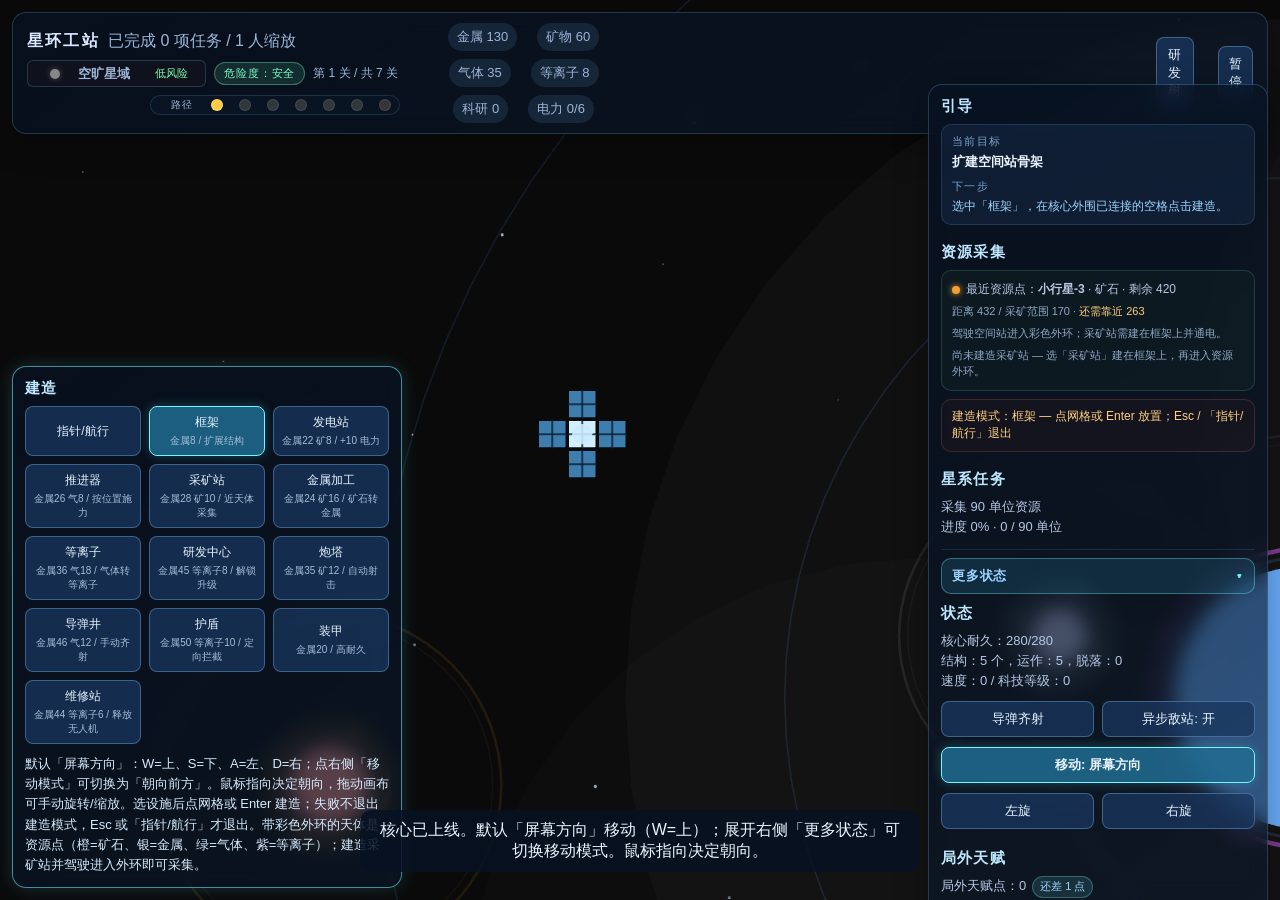
==== commit 86ed42c8: "完成v0.10.0 T3动态验收收尾 补充结算反馈展示并修正协议新局生效自检误报，完成动态验收与静态硬校验。  Co-authored-by: Cursor <cursoragent@cursor.c" ====
--- a/Game/index.html
+++ b/Game/index.html
@@ -76,6 +76,7 @@
         <p class="objective-choice-title">本局结算</p>
         <p class="objective-choice-hint">守护者已击毁，是否开始新局？</p>
         <div id="runSettlementStats" class="run-settlement-stats"></div>
+        <div id="runSettlementMetaFeedback" class="run-settlement-meta-feedback"></div>
         <div class="objective-choice-actions row">
           <button id="summaryRestartBtn" type="button">开始新局</button>
           <button id="summaryStayBtn" type="button">留在终结星系自由游玩</button>
--- a/Game/style.css
+++ b/Game/style.css
@@ -655,6 +655,45 @@
   font-size: 12px;
   color: #ffd5cd;
   margin: 8px 0 10px;
+}
+
+.run-settlement-meta-feedback {
+  margin: 0 0 10px;
+  padding: 8px 10px;
+  border-radius: 10px;
+  border: 1px solid rgba(255, 191, 138, 0.32);
+  background: rgba(96, 56, 35, 0.28);
+  font-size: 12px;
+  color: #ffd5cd;
+  line-height: 1.5;
+}
+
+.run-settlement-meta-title {
+  margin-bottom: 4px;
+  font-size: 12px;
+  font-weight: 700;
+  color: #ffe9b8;
+}
+
+.run-settlement-meta-subtitle {
+  margin-top: 6px;
+  color: #ffd79e;
+  font-size: 11px;
+  letter-spacing: 0.02em;
+}
+
+.run-settlement-meta-list {
+  margin: 4px 0 0;
+  padding-left: 18px;
+}
+
+.run-settlement-meta-list li + li {
+  margin-top: 2px;
+}
+
+.run-settlement-meta-advice {
+  margin-top: 2px;
+  color: #ffe9b8;
 }
 
 #summaryRestartBtn,
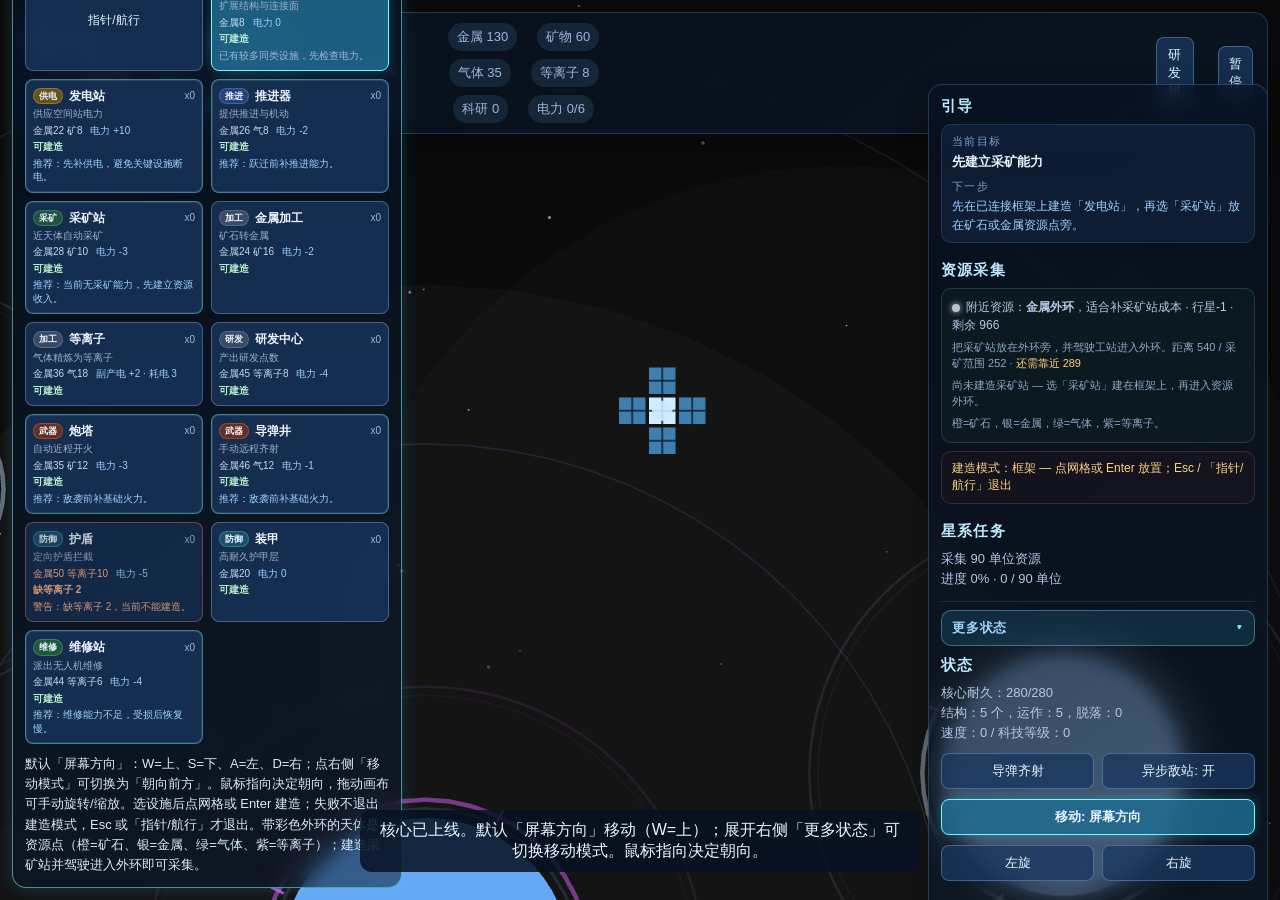
==== commit feb6e37b: "v0.12.0 T2：设施选择/放置诊断反馈 新增只读 getSelectedCellDiagnostics/getPlacementDiagnostics，接入选中面板、buildHint、reso" ====
--- a/Game/index.html
+++ b/Game/index.html
@@ -91,6 +91,7 @@
             <div id="stationData"></div>
             <div id="selectedCellPanel" class="selected-panel hidden">
               <div id="selectedCellInfo"></div>
+              <div id="selectedCellDiagnostics" class="selected-cell-diagnostics hidden"></div>
               <div class="row">
                 <button id="toggleSelectedBtn" type="button">开关设施</button>
                 <button id="prioritySelectedBtn" type="button">优先级+10</button>
--- a/Game/style.css
+++ b/Game/style.css
@@ -258,6 +258,7 @@
   width: min(96vw, 980px);
   max-height: 92vh;
   overflow: auto;
+  overscroll-behavior: contain;
   padding: 22px 24px 18px;
   border-radius: 12px;
   border: 1px solid rgba(117, 245, 255, 0.28);
@@ -444,9 +445,44 @@
   margin-bottom: 3px;
 }
 
+.galaxy-map-foresight {
+  width: 100%;
+  margin-top: 8px;
+  padding: 8px 10px;
+  border-radius: 8px;
+  border: 1px solid rgba(132, 205, 255, 0.26);
+  background: rgba(18, 48, 78, 0.32);
+}
+
+.galaxy-map-foresight-title {
+  margin-bottom: 3px;
+  font-size: 11px;
+  font-weight: 700;
+  letter-spacing: 0.06em;
+  color: #d9efff;
+}
+
+.galaxy-map-foresight-list {
+  margin: 0;
+  padding-left: 16px;
+  font-size: 11px;
+  line-height: 1.4;
+  color: #b8d8f4;
+}
+
+.galaxy-map-foresight-list li + li {
+  margin-top: 2px;
+}
+
 .galaxy-map-footer {
   display: flex;
   justify-content: center;
+  position: sticky;
+  bottom: -18px;
+  z-index: 2;
+  margin: 0 -24px -18px;
+  padding: 10px 24px 18px;
+  background: linear-gradient(180deg, rgba(8, 18, 36, 0), rgba(8, 18, 36, 0.98) 34%);
 }
 
 .galaxy-map-cancel-btn {
@@ -602,6 +638,7 @@
   background: rgba(42, 88, 140, 0.28);
   border: 1px solid rgba(117, 245, 255, 0.35);
   box-shadow: 0 0 16px rgba(91, 224, 255, 0.12);
+  overflow-wrap: anywhere;
 }
 
 .objective-choice-title {
@@ -646,6 +683,9 @@
   border-color: rgba(255, 138, 128, 0.45);
   background: rgba(76, 22, 30, 0.38);
   box-shadow: 0 0 22px rgba(255, 96, 96, 0.14);
+  max-height: min(56vh, 520px);
+  overflow-y: auto;
+  overscroll-behavior: contain;
 }
 
 .run-settlement-stats {
@@ -694,6 +734,15 @@
 .run-settlement-meta-advice {
   margin-top: 2px;
   color: #ffe9b8;
+}
+
+.run-settlement-meta-next {
+  margin-top: 8px;
+  padding-top: 6px;
+  border-top: 1px solid rgba(255, 191, 138, 0.18);
+  color: #ffe9b8;
+  font-size: 12px;
+  line-height: 1.45;
 }
 
 #summaryRestartBtn,
@@ -777,7 +826,7 @@
 
 .button-grid {
   display: grid;
-  grid-template-columns: repeat(3, minmax(0, 1fr));
+  grid-template-columns: repeat(2, minmax(0, 1fr));
   gap: 8px;
 }
 
@@ -785,6 +834,159 @@
   min-height: 48px;
   padding: 7px 6px;
   font-size: 12px;
+}
+
+.build-button.facility-card {
+  min-height: auto;
+  padding: 8px 7px;
+  text-align: left;
+  display: flex;
+  flex-direction: column;
+  align-items: stretch;
+  gap: 3px;
+  line-height: 1.35;
+}
+
+.facility-card-header {
+  display: flex;
+  align-items: center;
+  gap: 6px;
+  min-width: 0;
+}
+
+.facility-card-role {
+  flex: 0 0 auto;
+  padding: 1px 5px;
+  border-radius: 999px;
+  font-size: 9px;
+  font-weight: 700;
+  letter-spacing: 0.02em;
+  color: #eef6ff;
+  background: rgba(88, 118, 156, 0.72);
+  border: 1px solid rgba(180, 210, 255, 0.22);
+}
+
+.facility-card.role-mining .facility-card-role {
+  background: rgba(36, 92, 68, 0.82);
+  border-color: rgba(120, 220, 160, 0.28);
+}
+
+.facility-card.role-power .facility-card-role {
+  background: rgba(120, 92, 18, 0.82);
+  border-color: rgba(255, 214, 96, 0.28);
+}
+
+.facility-card.role-thrust .facility-card-role {
+  background: rgba(42, 72, 132, 0.82);
+  border-color: rgba(130, 190, 255, 0.28);
+}
+
+.facility-card.role-weapon .facility-card-role {
+  background: rgba(120, 48, 28, 0.82);
+  border-color: rgba(255, 150, 110, 0.28);
+}
+
+.facility-card.role-defense .facility-card-role {
+  background: rgba(28, 88, 118, 0.82);
+  border-color: rgba(120, 230, 255, 0.28);
+}
+
+.facility-card.role-repair .facility-card-role {
+  background: rgba(34, 98, 58, 0.82);
+  border-color: rgba(130, 240, 170, 0.28);
+}
+
+.facility-card.role-production .facility-card-role,
+.facility-card.role-research .facility-card-role,
+.facility-card.role-support .facility-card-role {
+  background: rgba(68, 82, 108, 0.82);
+  border-color: rgba(170, 190, 220, 0.24);
+}
+
+.facility-card-name {
+  flex: 1 1 auto;
+  min-width: 0;
+  font-size: 12px;
+  font-weight: 600;
+  color: #edf4ff;
+}
+
+.facility-card-count {
+  flex: 0 0 auto;
+  font-size: 10px;
+  color: #9eb6d8;
+}
+
+.facility-card-purpose {
+  font-size: 10px;
+  color: #9eb0cb;
+}
+
+.facility-card-meta {
+  display: flex;
+  flex-wrap: wrap;
+  gap: 4px 8px;
+  font-size: 10px;
+  color: #b7c8e6;
+}
+
+.facility-card-cost {
+  color: #c8d8ef;
+}
+
+.facility-card-power {
+  color: #9ed0ff;
+}
+
+.facility-card-bonus {
+  margin-left: 4px;
+  padding: 0 4px;
+  border-radius: 4px;
+  font-size: 9px;
+  color: #ffe6a8;
+  background: rgba(120, 92, 18, 0.35);
+}
+
+.facility-card-status {
+  font-size: 10px;
+  font-weight: 600;
+  color: #b8efcb;
+}
+
+.facility-card-tip {
+  font-size: 10px;
+  line-height: 1.35;
+  color: #9eb6d8;
+}
+
+.facility-card-tip.is-recommend {
+  color: #9ed4ff;
+}
+
+.facility-card-tip.is-warning {
+  color: #ffb089;
+}
+
+.build-button.is-unaffordable {
+  opacity: 0.82;
+}
+
+.build-button.is-unaffordable .facility-card-cost,
+.build-button.is-unaffordable .facility-card-status {
+  color: #ffb089;
+}
+
+.build-button.has-power-risk .facility-card-status {
+  color: #ffc878;
+}
+
+.build-button.is-recommended {
+  border-color: rgba(117, 245, 255, 0.42);
+  box-shadow: inset 0 0 0 1px rgba(117, 245, 255, 0.12);
+}
+
+.build-button.has-critical-warning {
+  border-color: rgba(255, 140, 96, 0.42);
 }
 
 .build-button small {
@@ -863,6 +1065,11 @@
 .resource-line.resource-meta {
   color: #8fa8c8;
   font-size: 11px;
+}
+
+.resource-color-legend {
+  margin-top: 4px;
+  color: #8fb6a0;
 }
 
 .resource-line.resource-active {
@@ -1106,6 +1313,45 @@
   margin-top: 8px;
 }
 
+.selected-cell-diagnostics {
+  margin-top: 6px;
+  padding: 6px 8px;
+  border-radius: 8px;
+  background: rgba(8, 20, 34, 0.72);
+  border: 1px solid rgba(117, 245, 255, 0.12);
+}
+
+.selected-cell-diagnostics.hidden {
+  display: none;
+}
+
+.diag-line {
+  font-size: 12px;
+  line-height: 1.45;
+  color: #b8d4ea;
+}
+
+.diag-line + .diag-line {
+  margin-top: 4px;
+}
+
+.diag-line.diag-ok {
+  color: #9fd9b0;
+}
+
+.diag-line.diag-warning {
+  color: #f0c878;
+}
+
+.diag-line.diag-critical {
+  color: #ff9a84;
+}
+
+.placement-info,
+.placement-warning {
+  margin-top: 2px;
+}
+
 .cell-upgrade-panel {
   margin-top: 8px;
   padding-top: 8px;
@@ -1441,6 +1687,7 @@
 .meta-panel__body {
   flex: 1;
   overflow: auto;
+  overscroll-behavior: contain;
   padding: 12px 18px 16px;
 }
 
@@ -1728,11 +1975,16 @@
     top: 136px;
     right: 8px;
     width: min(240px, calc(100vw - 16px));
-    max-height: min(42vh, calc(100vh - 168px));
+    max-height: min(38vh, calc(100vh - 176px));
     overflow-y: auto;
     overflow-x: hidden;
     font-size: 12px;
     -webkit-overflow-scrolling: touch;
+  }
+
+  .ui-main-panel-open .status-panel {
+    opacity: 0.18;
+    pointer-events: none;
   }
 
   .status-panel > h2 {
@@ -1773,11 +2025,98 @@
   .meta-panel-drawer {
     top: 0;
     width: 100%;
+    max-width: 100vw;
+  }
+
+  .meta-panel__header {
+    align-items: center;
+    padding: 12px 14px 8px;
+  }
+
+  .meta-panel__header h2 {
+    font-size: 16px;
+  }
+
+  .meta-panel__subtitle {
+    font-size: 11px;
+    line-height: 1.35;
+  }
+
+  .meta-panel__summary {
+    padding: 8px 14px;
+    font-size: 12px;
+    line-height: 1.4;
+  }
+
+  .meta-panel__summary strong {
+    font-size: 14px;
+  }
+
+  .meta-panel__tabs {
+    gap: 5px;
+    padding: 8px 14px 0;
+    overflow-x: auto;
+    -webkit-overflow-scrolling: touch;
+  }
+
+  .meta-panel__tabs button {
+    flex: 1 0 92px;
+    min-height: 34px;
+  }
+
+  .meta-panel__body {
+    padding: 10px 14px 12px;
+  }
+
+  .meta-panel__footer {
+    padding: 8px 14px 10px;
+  }
+
+  .meta-category-filters {
+    flex-wrap: nowrap;
+    overflow-x: auto;
+    padding-bottom: 2px;
+    -webkit-overflow-scrolling: touch;
+  }
+
+  .meta-category-chip {
+    flex: 0 0 auto;
+    min-height: 30px;
   }
 
   .meta-talent-grid,
   .meta-protocol-list {
     grid-template-columns: 1fr;
+    gap: 8px;
+  }
+
+  .meta-node-card,
+  .meta-protocol-card {
+    gap: 4px;
+    padding: 9px 10px;
+  }
+
+  .meta-node-card__name,
+  .meta-protocol-card__name {
+    font-size: 13px;
+  }
+
+  .meta-node-card__route,
+  .meta-node-card__rank,
+  .meta-node-card__effect,
+  .meta-node-card__next,
+  .meta-node-card__cost,
+  .meta-node-card__prereq,
+  .meta-node-card__status,
+  .meta-protocol-card__status,
+  .meta-protocol-card__impact,
+  .meta-protocol-card__unlock {
+    font-size: 11px;
+    line-height: 1.35;
+  }
+
+  .meta-node-buy-btn {
+    min-height: 40px;
   }
 
   .guide-box,
@@ -1789,6 +2128,8 @@
   .build-panel .hint {
     font-size: 11px;
     line-height: 1.4;
+    max-height: 8.4em;
+    overflow-y: auto;
   }
 
   .build-panel {
@@ -1796,15 +2137,29 @@
     right: 8px;
     bottom: 8px;
     width: auto;
+    max-height: 33vh;
+    overflow-y: auto;
+    -webkit-overflow-scrolling: touch;
   }
 
   .button-grid {
-    grid-template-columns: repeat(4, minmax(0, 1fr));
+    grid-template-columns: repeat(2, minmax(0, 1fr));
   }
 
   .build-button {
     min-height: 42px;
     font-size: 11px;
+  }
+
+  .build-button.facility-card {
+    padding: 7px 6px;
+  }
+
+  .facility-card-purpose {
+    display: -webkit-box;
+    -webkit-line-clamp: 2;
+    -webkit-box-orient: vertical;
+    overflow: hidden;
   }
 
   .hud-galaxy-path {
@@ -1829,7 +2184,241 @@
   }
 
   .galaxy-map-card {
-    width: min(100%, 240px);
-    min-height: 280px;
-  }
-}
+    width: 100%;
+    min-height: auto;
+    max-height: none;
+    padding: 12px;
+  }
+
+  .galaxy-map-panel {
+    align-items: stretch;
+    justify-content: stretch;
+    padding: 8px;
+  }
+
+  .galaxy-map-content {
+    width: 100%;
+    max-height: calc(100vh - 16px);
+    padding: 14px 14px 12px;
+    border-radius: 10px;
+  }
+
+  .galaxy-map-content h2 {
+    font-size: 18px;
+  }
+
+  .galaxy-map-subtitle {
+    margin-bottom: 10px;
+    font-size: 12px;
+  }
+
+  .galaxy-map-cards {
+    flex-direction: column;
+    align-items: stretch;
+    gap: 10px;
+    margin-bottom: 10px;
+  }
+
+  .galaxy-map-card:hover,
+  .galaxy-map-card:focus-visible {
+    transform: none;
+  }
+
+  .galaxy-map-card-icon {
+    width: 22px;
+    height: 22px;
+    margin-bottom: 6px;
+  }
+
+  .galaxy-map-card-name {
+    margin-bottom: 5px;
+    font-size: 15px;
+  }
+
+  .galaxy-map-card-risk {
+    margin-bottom: 7px;
+    font-size: 11px;
+  }
+
+  .galaxy-map-card-description,
+  .galaxy-map-card-mods {
+    font-size: 11px;
+    line-height: 1.35;
+  }
+
+  .galaxy-map-foresight {
+    margin-top: 6px;
+    padding: 7px 8px;
+  }
+
+  .galaxy-map-foresight-list {
+    font-size: 10px;
+    line-height: 1.3;
+  }
+
+  .galaxy-map-footer {
+    bottom: -12px;
+    margin: 0 -14px -12px;
+    padding: 8px 14px 12px;
+  }
+
+  .galaxy-map-cancel-btn {
+    width: 100%;
+    min-height: 42px;
+  }
+
+  .objective-choice-panel {
+    margin: 6px 0 4px;
+    padding: 8px 9px;
+  }
+
+  .objective-choice-title {
+    font-size: 12px;
+  }
+
+  .objective-choice-hint {
+    margin-bottom: 6px;
+    font-size: 11px;
+    line-height: 1.35;
+  }
+
+  .objective-choice-actions.row {
+    flex-direction: column;
+    gap: 6px;
+    margin: 8px 0 0;
+  }
+
+  .objective-choice-actions button,
+  .objective-deferred-actions button {
+    width: 100%;
+    min-height: 40px;
+  }
+
+  .run-settlement-panel {
+    max-height: min(34vh, 300px);
+    padding-bottom: 0;
+  }
+
+  .run-settlement-stats {
+    gap: 2px;
+    margin: 6px 0 8px;
+    font-size: 11px;
+  }
+
+  .run-settlement-meta-feedback {
+    margin-bottom: 8px;
+    padding: 7px 8px;
+    font-size: 11px;
+    line-height: 1.35;
+  }
+
+  .run-settlement-meta-title,
+  .run-settlement-meta-next {
+    font-size: 11px;
+  }
+
+  .run-settlement-panel .objective-choice-actions {
+    position: sticky;
+    bottom: 0;
+    z-index: 1;
+    margin: 8px -9px 0;
+    padding: 8px 9px;
+    background: linear-gradient(180deg, rgba(76, 22, 30, 0), rgba(76, 22, 30, 0.98) 34%);
+  }
+}
+
+@media (max-width: 900px) and (min-width: 761px) {
+  .status-panel {
+    width: min(300px, calc(100vw - 24px));
+    max-height: calc(100vh - 108px);
+    overflow-y: auto;
+    -webkit-overflow-scrolling: touch;
+  }
+
+  .meta-panel-drawer {
+    width: min(92vw, 720px);
+  }
+
+  .galaxy-map-content {
+    width: calc(100vw - 24px);
+    max-height: calc(100vh - 24px);
+  }
+
+  .galaxy-map-cards {
+    gap: 12px;
+  }
+
+  .galaxy-map-card {
+    width: min(100%, 260px);
+    min-height: 300px;
+  }
+}
+
+@media (max-width: 420px) {
+  .topbar {
+    left: 8px;
+    right: 8px;
+    padding: 8px 10px;
+  }
+
+  #resources {
+    justify-content: flex-start;
+    gap: 5px;
+    font-size: 11px;
+  }
+
+  #resources span {
+    padding: 4px 6px;
+  }
+
+  .status-panel {
+    top: 128px;
+    width: min(220px, calc(100vw - 16px));
+    max-height: min(34vh, calc(100vh - 178px));
+    padding: 9px;
+  }
+
+  .guide-box,
+  .resource-guide,
+  .status-alerts {
+    padding: 7px 8px;
+  }
+
+  .resource-line {
+    font-size: 11px;
+    line-height: 1.35;
+  }
+
+  .button-grid {
+    gap: 6px;
+  }
+
+  .build-button {
+    min-height: 38px;
+    padding: 6px 4px;
+    font-size: 10px;
+  }
+
+  .facility-card-purpose {
+    display: none;
+  }
+
+  .facility-card-tip {
+    display: -webkit-box;
+    -webkit-line-clamp: 2;
+    -webkit-box-orient: vertical;
+    overflow: hidden;
+  }
+
+  .build-button small {
+    font-size: 9px;
+  }
+
+  .meta-panel__footer {
+    display: none;
+  }
+
+  .meta-talent-section {
+    margin-bottom: 12px;
+  }
+}
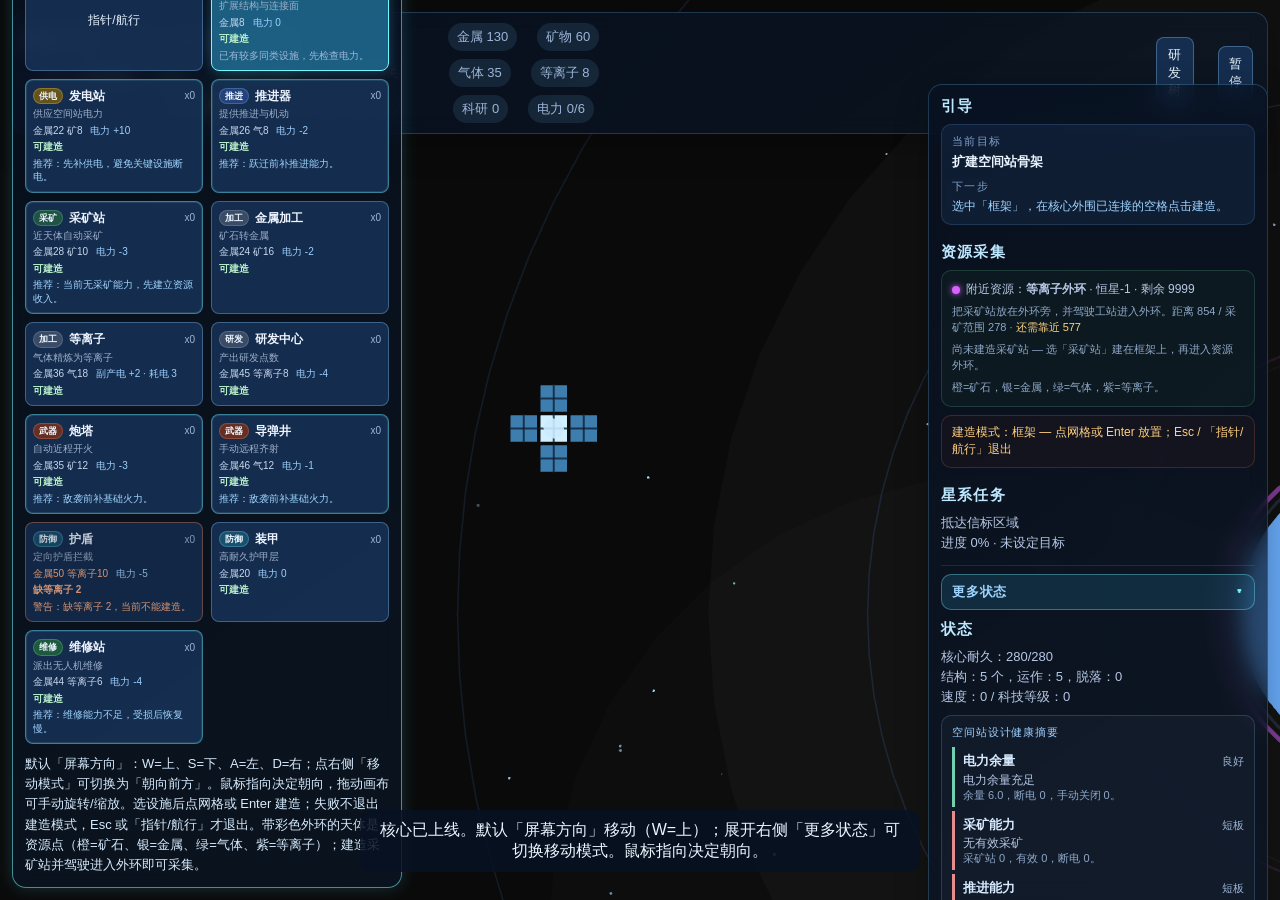
==== commit 72373057: "实现空间站设计健康摘要与只读诊断钩子，帮助玩家在更多状态面板快速识别电力、采矿、推进、火力、防御和维修短板。 同时补充 snapshot design 健康字段并复用缓存渲染入口，支撑后续回归验证且避" ====
--- a/Game/index.html
+++ b/Game/index.html
@@ -89,6 +89,7 @@
           <h2>状态</h2>
           <div id="stationStatus">
             <div id="stationData"></div>
+            <div id="designHealthSummary" class="design-health-summary" aria-live="polite"></div>
             <div id="selectedCellPanel" class="selected-panel hidden">
               <div id="selectedCellInfo"></div>
               <div id="selectedCellDiagnostics" class="selected-cell-diagnostics hidden"></div>
--- a/Game/style.css
+++ b/Game/style.css
@@ -1002,7 +1002,8 @@
 #meta,
 .guide-box,
 .status-alerts,
-.resource-guide {
+.resource-guide,
+.design-health-summary {
   color: #b7c8e6;
   font-size: 13px;
   line-height: 1.55;
@@ -1050,6 +1051,75 @@
   border-radius: 10px;
   background: rgba(28, 58, 42, 0.22);
   border: 1px solid rgba(117, 245, 180, 0.16);
+}
+
+.design-health-summary:empty {
+  display: none;
+}
+
+.design-health-summary {
+  margin-top: 8px;
+  margin-bottom: 8px;
+  padding: 8px 10px;
+  border-radius: 10px;
+  background: rgba(38, 50, 78, 0.24);
+  border: 1px solid rgba(158, 212, 255, 0.18);
+}
+
+.design-health-title {
+  margin-bottom: 6px;
+  font-size: 11px;
+  color: #9ecfff;
+  letter-spacing: 0.08em;
+}
+
+.design-health-item {
+  border-left: 3px solid rgba(158, 212, 255, 0.35);
+  padding: 4px 0 4px 8px;
+}
+
+.design-health-item + .design-health-item {
+  margin-top: 4px;
+}
+
+.design-health-item.is-good {
+  border-left-color: rgba(141, 255, 210, 0.8);
+}
+
+.design-health-item.is-warn {
+  border-left-color: rgba(255, 208, 128, 0.85);
+}
+
+.design-health-item.is-bad {
+  border-left-color: rgba(255, 154, 154, 0.9);
+}
+
+.design-health-main {
+  display: flex;
+  justify-content: space-between;
+  align-items: baseline;
+  gap: 8px;
+}
+
+.design-health-label {
+  color: #d7eaff;
+  font-weight: 600;
+}
+
+.design-health-state {
+  font-size: 11px;
+  color: #9eb6d8;
+}
+
+.design-health-summary-text {
+  font-size: 12px;
+  line-height: 1.35;
+}
+
+.design-health-detail {
+  font-size: 11px;
+  line-height: 1.35;
+  color: #8fa8c8;
 }
 
 .resource-line {
@@ -2121,7 +2191,8 @@
 
   .guide-box,
   .status-alerts,
-  .resource-guide {
+  .resource-guide,
+  .design-health-summary {
     font-size: 11px;
   }
 
@@ -2380,7 +2451,8 @@
 
   .guide-box,
   .resource-guide,
-  .status-alerts {
+  .status-alerts,
+  .design-health-summary {
     padding: 7px 8px;
   }
 
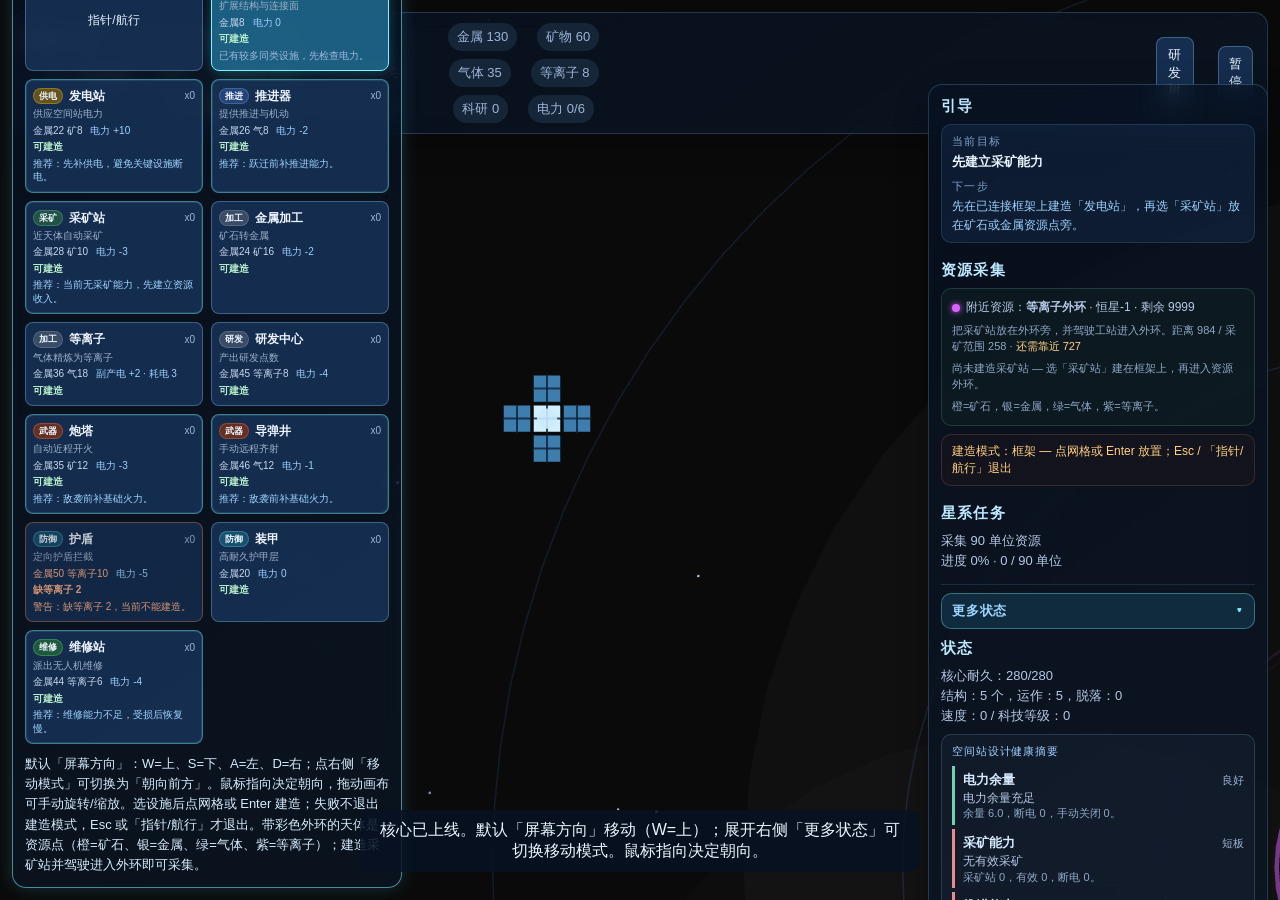
==== commit 16188c00: "实现 v0.13 T1 威胁预警与敌情摘要" ====
--- a/Game/index.html
+++ b/Game/index.html
@@ -90,6 +90,7 @@
           <div id="stationStatus">
             <div id="stationData"></div>
             <div id="designHealthSummary" class="design-health-summary" aria-live="polite"></div>
+            <div id="combatStatusSummary" class="combat-status-summary" aria-live="polite"></div>
             <div id="selectedCellPanel" class="selected-panel hidden">
               <div id="selectedCellInfo"></div>
               <div id="selectedCellDiagnostics" class="selected-cell-diagnostics hidden"></div>
--- a/Game/style.css
+++ b/Game/style.css
@@ -1120,6 +1120,69 @@
   font-size: 11px;
   line-height: 1.35;
   color: #8fa8c8;
+}
+
+.combat-status-summary:empty {
+  display: none;
+}
+
+.combat-status-summary {
+  margin-top: 8px;
+  padding-top: 8px;
+  border-top: 1px solid rgba(120, 160, 210, 0.18);
+  font-size: 12px;
+  line-height: 1.45;
+}
+
+.combat-status-line {
+  color: #b8cce4;
+}
+
+.combat-status-line + .combat-status-line {
+  margin-top: 4px;
+}
+
+.combat-status-safe {
+  color: #8fa8c8;
+}
+
+.combat-status-composition,
+.combat-status-gap {
+  color: #9eb6d8;
+  font-size: 11px;
+}
+
+.combat-status-level.severity-watch {
+  color: #b8cce4;
+}
+
+.combat-status-level.severity-danger {
+  color: #f0b060;
+}
+
+.combat-status-level.severity-critical {
+  color: #f08080;
+}
+
+.weapons-row .threat-chip {
+  font-size: 12px;
+  white-space: nowrap;
+}
+
+.weapons-row .threat-chip.severity-watch {
+  color: #b8cce4;
+}
+
+.weapons-row .threat-chip.severity-danger {
+  color: #f0b060;
+}
+
+.weapons-row .threat-chip.severity-critical {
+  color: #f08080;
+}
+
+.alert-threat-summary {
+  font-weight: 600;
 }
 
 .resource-line {
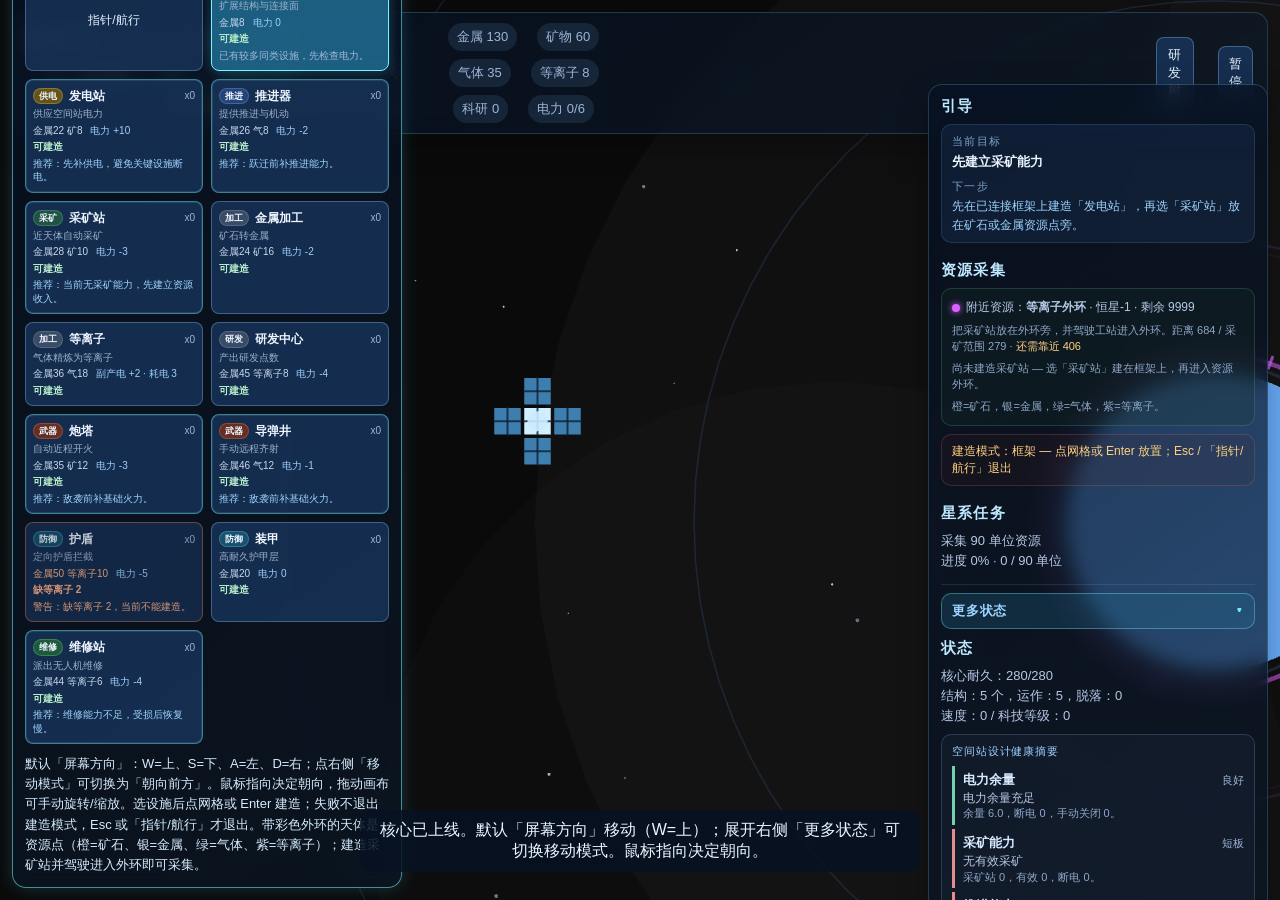
==== commit 1ef6f442: "实现 v0.13 T4 战斗后复盘摘要与只读测试钩子齐整。 修复主伤源映射 fallback 误归类，并将复盘独立到更多状态区，保持读取链路只读无副作用。 Co-authored-by: Cursor" ====
--- a/Game/index.html
+++ b/Game/index.html
@@ -90,6 +90,7 @@
           <div id="stationStatus">
             <div id="stationData"></div>
             <div id="designHealthSummary" class="design-health-summary" aria-live="polite"></div>
+            <section id="combatReviewSummary" class="combat-review-summary" aria-live="polite"></section>
             <div id="combatStatusSummary" class="combat-status-summary" aria-live="polite"></div>
             <div id="selectedCellPanel" class="selected-panel hidden">
               <div id="selectedCellInfo"></div>
--- a/Game/style.css
+++ b/Game/style.css
@@ -1181,7 +1181,85 @@
   color: #f08080;
 }
 
+.weapons-row .weapon-effectiveness-chip {
+  font-size: 12px;
+  white-space: nowrap;
+}
+
+.weapons-row .weapon-effectiveness-chip.severity-good {
+  color: #9fd4a8;
+}
+
+.weapons-row .weapon-effectiveness-chip.severity-warn {
+  color: #f0b060;
+}
+
+.weapons-row .weapon-effectiveness-chip.severity-danger {
+  color: #f08080;
+}
+
+.combat-status-weapon.severity-warn {
+  color: #f0b060;
+}
+
+.combat-status-weapon.severity-danger {
+  color: #f08080;
+}
+
+.combat-status-damage.severity-warning,
+.combat-status-repair.severity-warning {
+  color: #f0b060;
+}
+
+.combat-status-damage.severity-critical,
+.combat-status-repair.severity-critical {
+  color: #f08080;
+}
+
+.combat-review-summary {
+  margin-top: 6px;
+  padding-top: 6px;
+  border-top: 1px dashed rgba(120, 160, 210, 0.2);
+}
+
+.combat-review-summary:empty {
+  display: none;
+}
+
+.combat-review-title {
+  font-size: 11px;
+  color: #9ecfff;
+  letter-spacing: 0.04em;
+}
+
+.combat-review-item {
+  margin-top: 3px;
+  font-size: 11px;
+  line-height: 1.4;
+  color: #9eb6d8;
+}
+
+.combat-review-item.severity-warning {
+  color: #f0b060;
+}
+
+.combat-review-item.severity-critical {
+  color: #f08080;
+}
+
+.combat-review-item.severity-info {
+  color: #9eb6d8;
+}
+
+.alert-weapon-effectiveness {
+  font-weight: 600;
+}
+
 .alert-threat-summary {
+  font-weight: 600;
+}
+
+.alert-damage-repair {
   font-weight: 600;
 }
 
